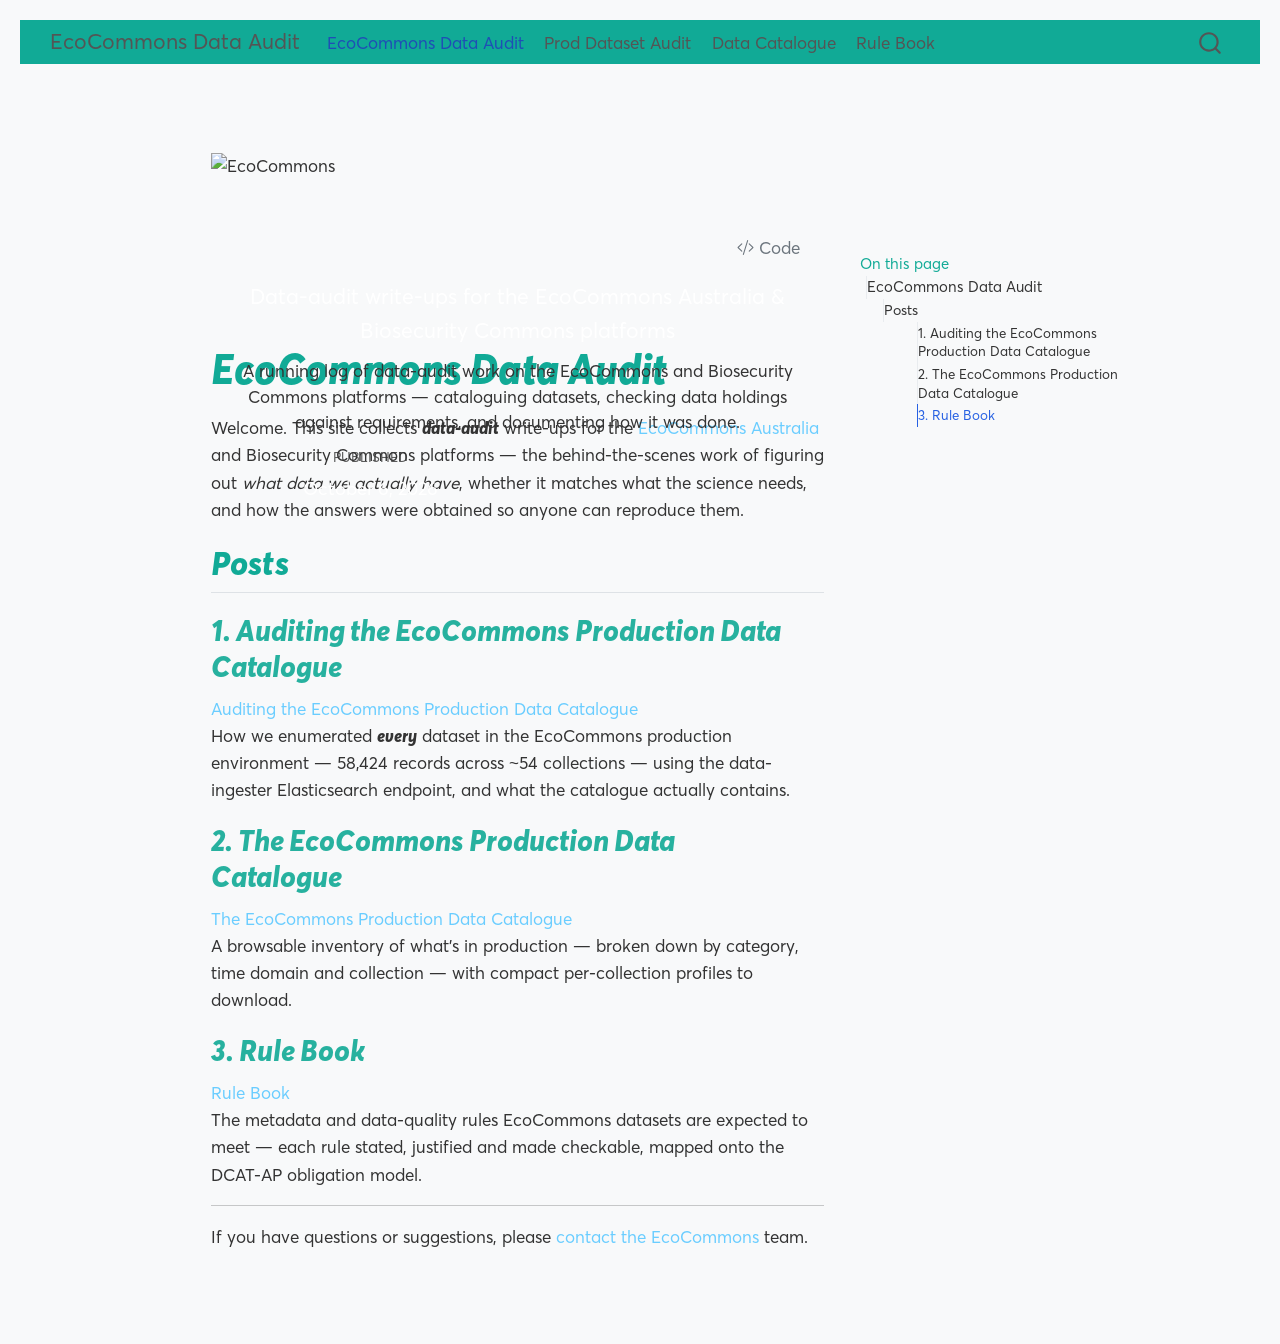
==== docs/index.html @ f045d3c3 "Adopt SPARC-proposal title-block format site-wide Restyle all pages to match the SPARC proposal's Qu" ====
<!DOCTYPE html>
<html xmlns="http://www.w3.org/1999/xhtml" lang="en" xml:lang="en"><head>

<meta charset="utf-8">
<meta name="generator" content="quarto-1.6.40">

<meta name="viewport" content="width=device-width, initial-scale=1.0, user-scalable=yes">

<meta name="dcterms.date" content="2026-10-06">
<meta name="description" content="A running log of data-audit work on the EcoCommons and Biosecurity Commons platforms — cataloguing datasets, checking data holdings against requirements, and documenting how it was done.">

<title>EcoCommons Data Audit</title>
<style>
code{white-space: pre-wrap;}
span.smallcaps{font-variant: small-caps;}
div.columns{display: flex; gap: min(4vw, 1.5em);}
div.column{flex: auto; overflow-x: auto;}
div.hanging-indent{margin-left: 1.5em; text-indent: -1.5em;}
ul.task-list{list-style: none;}
ul.task-list li input[type="checkbox"] {
  width: 0.8em;
  margin: 0 0.8em 0.2em -1em; /* quarto-specific, see https://github.com/quarto-dev/quarto-cli/issues/4556 */ 
  vertical-align: middle;
}
/* CSS for syntax highlighting */
pre > code.sourceCode { white-space: pre; position: relative; }
pre > code.sourceCode > span { line-height: 1.25; }
pre > code.sourceCode > span:empty { height: 1.2em; }
.sourceCode { overflow: visible; }
code.sourceCode > span { color: inherit; text-decoration: inherit; }
div.sourceCode { margin: 1em 0; }
pre.sourceCode { margin: 0; }
@media screen {
div.sourceCode { overflow: auto; }
}
@media print {
pre > code.sourceCode { white-space: pre-wrap; }
pre > code.sourceCode > span { display: inline-block; text-indent: -5em; padding-left: 5em; }
}
pre.numberSource code
  { counter-reset: source-line 0; }
pre.numberSource code > span
  { position: relative; left: -4em; counter-increment: source-line; }
pre.numberSource code > span > a:first-child::before
  { content: counter(source-line);
    position: relative; left: -1em; text-align: right; vertical-align: baseline;
    border: none; display: inline-block;
    -webkit-touch-callout: none; -webkit-user-select: none;
    -khtml-user-select: none; -moz-user-select: none;
    -ms-user-select: none; user-select: none;
    padding: 0 4px; width: 4em;
  }
pre.numberSource { margin-left: 3em;  padding-left: 4px; }
div.sourceCode
  {   }
@media screen {
pre > code.sourceCode > span > a:first-child::before { text-decoration: underline; }
}
</style>


<script src="site_libs/quarto-nav/quarto-nav.js"></script>
<script src="site_libs/quarto-nav/headroom.min.js"></script>
<script src="site_libs/clipboard/clipboard.min.js"></script>
<script src="site_libs/quarto-search/autocomplete.umd.js"></script>
<script src="site_libs/quarto-search/fuse.min.js"></script>
<script src="site_libs/quarto-search/quarto-search.js"></script>
<meta name="quarto:offset" content="./">
<link href="./https://raw.githubusercontent.com/EcoCommons-Australia-2024-2026/ec-notebook_site_materials/main/images/favicon_square.png" rel="icon" type="image/png">
<script src="site_libs/quarto-html/quarto.js"></script>
<script src="site_libs/quarto-html/popper.min.js"></script>
<script src="site_libs/quarto-html/tippy.umd.min.js"></script>
<script src="site_libs/quarto-html/anchor.min.js"></script>
<link href="site_libs/quarto-html/tippy.css" rel="stylesheet">
<link href="site_libs/quarto-html/quarto-syntax-highlighting-549806ee2085284f45b00abea8c6df48.css" rel="stylesheet" id="quarto-text-highlighting-styles">
<script src="site_libs/bootstrap/bootstrap.min.js"></script>
<link href="site_libs/bootstrap/bootstrap-icons.css" rel="stylesheet">
<link href="site_libs/bootstrap/bootstrap-6bd9cfa162949bde0a231f530c97869d.min.css" rel="stylesheet" append-hash="true" id="quarto-bootstrap" data-mode="light">
<script id="quarto-search-options" type="application/json">{
  "location": "navbar",
  "copy-button": false,
  "collapse-after": 3,
  "panel-placement": "end",
  "type": "overlay",
  "limit": 50,
  "keyboard-shortcut": [
    "f",
    "/",
    "s"
  ],
  "show-item-context": false,
  "language": {
    "search-no-results-text": "No results",
    "search-matching-documents-text": "matching documents",
    "search-copy-link-title": "Copy link to search",
    "search-hide-matches-text": "Hide additional matches",
    "search-more-match-text": "more match in this document",
    "search-more-matches-text": "more matches in this document",
    "search-clear-button-title": "Clear",
    "search-text-placeholder": "",
    "search-detached-cancel-button-title": "Cancel",
    "search-submit-button-title": "Submit",
    "search-label": "Search"
  }
}</script>


<link rel="stylesheet" href="styles/ec_html_template.css">
</head>

<body class="nav-fixed">

<div id="quarto-search-results"></div>
  <header id="quarto-header" class="headroom fixed-top">
    <nav class="navbar navbar-expand-lg " data-bs-theme="dark">
      <div class="navbar-container container-fluid">
      <div class="navbar-brand-container mx-auto">
    <a class="navbar-brand" href="./index.html">
    <span class="navbar-title">EcoCommons Data Audit</span>
    </a>
  </div>
            <div id="quarto-search" class="" title="Search"></div>
          <button class="navbar-toggler" type="button" data-bs-toggle="collapse" data-bs-target="#navbarCollapse" aria-controls="navbarCollapse" role="menu" aria-expanded="false" aria-label="Toggle navigation" onclick="if (window.quartoToggleHeadroom) { window.quartoToggleHeadroom(); }">
  <span class="navbar-toggler-icon"></span>
</button>
          <div class="collapse navbar-collapse" id="navbarCollapse">
            <ul class="navbar-nav navbar-nav-scroll me-auto">
  <li class="nav-item">
    <a class="nav-link active" href="./index.html" aria-current="page"> 
<span class="menu-text">EcoCommons Data Audit</span></a>
  </li>  
  <li class="nav-item">
    <a class="nav-link" href="./ecocommons_prod_data_audit.html"> 
<span class="menu-text">Prod Dataset Audit</span></a>
  </li>  
  <li class="nav-item">
    <a class="nav-link" href="./prod_dataset_catalogue.html"> 
<span class="menu-text">Data Catalogue</span></a>
  </li>  
  <li class="nav-item">
    <a class="nav-link" href="./rule_book.html"> 
<span class="menu-text">Rule Book</span></a>
  </li>  
</ul>
          </div> <!-- /navcollapse -->
            <div class="quarto-navbar-tools">
</div>
      </div> <!-- /container-fluid -->
    </nav>
</header>
<!-- content -->
<div id="quarto-content" class="quarto-container page-columns page-rows-contents page-layout-article page-navbar">
<!-- sidebar -->
<!-- margin-sidebar -->
    <div id="quarto-margin-sidebar" class="sidebar margin-sidebar">
        <nav id="TOC" role="doc-toc" class="toc-active">
    <h2 id="toc-title">On this page</h2>
   
  <ul>
  <li><a href="#ecocommons-data-audit" id="toc-ecocommons-data-audit" class="nav-link active" data-scroll-target="#ecocommons-data-audit">EcoCommons Data Audit</a>
  <ul class="collapse">
  <li><a href="#posts" id="toc-posts" class="nav-link" data-scroll-target="#posts">Posts</a>
  <ul class="collapse">
  <li><a href="#auditing-the-ecocommons-production-data-catalogue" id="toc-auditing-the-ecocommons-production-data-catalogue" class="nav-link" data-scroll-target="#auditing-the-ecocommons-production-data-catalogue">1. Auditing the EcoCommons Production Data Catalogue</a></li>
  <li><a href="#the-ecocommons-production-data-catalogue" id="toc-the-ecocommons-production-data-catalogue" class="nav-link" data-scroll-target="#the-ecocommons-production-data-catalogue">2. The EcoCommons Production Data Catalogue</a></li>
  <li><a href="#rule-book" id="toc-rule-book" class="nav-link" data-scroll-target="#rule-book">3. Rule Book</a></li>
  </ul></li>
  </ul></li>
  </ul>
</nav>
    </div>
<!-- main -->
<main class="content" id="quarto-document-content">
<div style="margin:0 0 1.5rem;">
  <img src="https://raw.githubusercontent.com/EcoCommons-Australia-2024-2026/ec-notebook_site/main/images/notebooks_banner_withframe.png" style="max-width:100%;height:auto;" alt="EcoCommons">
</div>

<header id="title-block-header" class="quarto-title-block default">
<div class="quarto-title">
<div class="quarto-title-block"><div><h1 class="title">EcoCommons Data Audit</h1><button type="button" class="btn code-tools-button" id="quarto-code-tools-source"><i class="bi"></i> Code</button></div></div>
<p class="subtitle lead">Data-audit write-ups for the EcoCommons Australia &amp; Biosecurity Commons platforms</p>
</div>

<div>
  <div class="description">
    A running log of data-audit work on the EcoCommons and Biosecurity Commons platforms — cataloguing datasets, checking data holdings against requirements, and documenting how it was done.
  </div>
</div>


<div class="quarto-title-meta">

    
    <div>
    <div class="quarto-title-meta-heading">Published</div>
    <div class="quarto-title-meta-contents">
      <p class="date">October 6, 2026</p>
    </div>
  </div>
  
    
  </div>
  


</header>


<section id="ecocommons-data-audit" class="level1">
<h1>EcoCommons Data Audit</h1>
<p>Welcome. This site collects <strong>data-audit</strong> write-ups for the <a href="https://www.ecocommons.org.au/">EcoCommons Australia</a> and Biosecurity Commons platforms — the behind-the-scenes work of figuring out <em>what data we actually have</em>, whether it matches what the science needs, and how the answers were obtained so anyone can reproduce them.</p>
<section id="posts" class="level2">
<h2 class="anchored" data-anchor-id="posts">Posts</h2>
<section id="auditing-the-ecocommons-production-data-catalogue" class="level3">
<h3 class="anchored" data-anchor-id="auditing-the-ecocommons-production-data-catalogue">1. Auditing the EcoCommons Production Data Catalogue</h3>
<p><a href="./ecocommons_prod_data_audit.html">Auditing the EcoCommons Production Data Catalogue</a><br>
How we enumerated <strong>every</strong> dataset in the EcoCommons production environment — 58,424 records across ~54 collections — using the data-ingester Elasticsearch endpoint, and what the catalogue actually contains.</p>
</section>
<section id="the-ecocommons-production-data-catalogue" class="level3">
<h3 class="anchored" data-anchor-id="the-ecocommons-production-data-catalogue">2. The EcoCommons Production Data Catalogue</h3>
<p><a href="./prod_dataset_catalogue.html">The EcoCommons Production Data Catalogue</a><br>
A browsable inventory of what’s in production — broken down by category, time domain and collection — with compact per-collection profiles to download.</p>
</section>
<section id="rule-book" class="level3">
<h3 class="anchored" data-anchor-id="rule-book">3. Rule Book</h3>
<p><a href="./rule_book.html">Rule Book</a><br>
The metadata and data-quality rules EcoCommons datasets are expected to meet — each rule stated, justified and made checkable, mapped onto the DCAT-AP obligation model.</p>
<hr>
<p>If you have questions or suggestions, please <a href="mailto:support@ecocommons.org.au">contact the EcoCommons</a> team.</p>


<!-- -->

</section>
</section>
</section>

</main> <!-- /main -->
<script id="quarto-html-after-body" type="application/javascript">
window.document.addEventListener("DOMContentLoaded", function (event) {
  const toggleBodyColorMode = (bsSheetEl) => {
    const mode = bsSheetEl.getAttribute("data-mode");
    const bodyEl = window.document.querySelector("body");
    if (mode === "dark") {
      bodyEl.classList.add("quarto-dark");
      bodyEl.classList.remove("quarto-light");
    } else {
      bodyEl.classList.add("quarto-light");
      bodyEl.classList.remove("quarto-dark");
    }
  }
  const toggleBodyColorPrimary = () => {
    const bsSheetEl = window.document.querySelector("link#quarto-bootstrap");
    if (bsSheetEl) {
      toggleBodyColorMode(bsSheetEl);
    }
  }
  toggleBodyColorPrimary();  
  const icon = "";
  const anchorJS = new window.AnchorJS();
  anchorJS.options = {
    placement: 'right',
    icon: icon
  };
  anchorJS.add('.anchored');
  const isCodeAnnotation = (el) => {
    for (const clz of el.classList) {
      if (clz.startsWith('code-annotation-')) {                     
        return true;
      }
    }
    return false;
  }
  const onCopySuccess = function(e) {
    // button target
    const button = e.trigger;
    // don't keep focus
    button.blur();
    // flash "checked"
    button.classList.add('code-copy-button-checked');
    var currentTitle = button.getAttribute("title");
    button.setAttribute("title", "Copied!");
    let tooltip;
    if (window.bootstrap) {
      button.setAttribute("data-bs-toggle", "tooltip");
      button.setAttribute("data-bs-placement", "left");
      button.setAttribute("data-bs-title", "Copied!");
      tooltip = new bootstrap.Tooltip(button, 
        { trigger: "manual", 
          customClass: "code-copy-button-tooltip",
          offset: [0, -8]});
      tooltip.show();    
    }
    setTimeout(function() {
      if (tooltip) {
        tooltip.hide();
        button.removeAttribute("data-bs-title");
        button.removeAttribute("data-bs-toggle");
        button.removeAttribute("data-bs-placement");
      }
      button.setAttribute("title", currentTitle);
      button.classList.remove('code-copy-button-checked');
    }, 1000);
    // clear code selection
    e.clearSelection();
  }
  const getTextToCopy = function(trigger) {
      const codeEl = trigger.previousElementSibling.cloneNode(true);
      for (const childEl of codeEl.children) {
        if (isCodeAnnotation(childEl)) {
          childEl.remove();
        }
      }
      return codeEl.innerText;
  }
  const clipboard = new window.ClipboardJS('.code-copy-button:not([data-in-quarto-modal])', {
    text: getTextToCopy
  });
  clipboard.on('success', onCopySuccess);
  if (window.document.getElementById('quarto-embedded-source-code-modal')) {
    const clipboardModal = new window.ClipboardJS('.code-copy-button[data-in-quarto-modal]', {
      text: getTextToCopy,
      container: window.document.getElementById('quarto-embedded-source-code-modal')
    });
    clipboardModal.on('success', onCopySuccess);
  }
  const viewSource = window.document.getElementById('quarto-view-source') ||
                     window.document.getElementById('quarto-code-tools-source');
  if (viewSource) {
    const sourceUrl = viewSource.getAttribute("data-quarto-source-url");
    viewSource.addEventListener("click", function(e) {
      if (sourceUrl) {
        // rstudio viewer pane
        if (/\bcapabilities=\b/.test(window.location)) {
          window.open(sourceUrl);
        } else {
          window.location.href = sourceUrl;
        }
      } else {
        const modal = new bootstrap.Modal(document.getElementById('quarto-embedded-source-code-modal'));
        modal.show();
      }
      return false;
    });
  }
  function toggleCodeHandler(show) {
    return function(e) {
      const detailsSrc = window.document.querySelectorAll(".cell > details > .sourceCode");
      for (let i=0; i<detailsSrc.length; i++) {
        const details = detailsSrc[i].parentElement;
        if (show) {
          details.open = true;
        } else {
          details.removeAttribute("open");
        }
      }
      const cellCodeDivs = window.document.querySelectorAll(".cell > .sourceCode");
      const fromCls = show ? "hidden" : "unhidden";
      const toCls = show ? "unhidden" : "hidden";
      for (let i=0; i<cellCodeDivs.length; i++) {
        const codeDiv = cellCodeDivs[i];
        if (codeDiv.classList.contains(fromCls)) {
          codeDiv.classList.remove(fromCls);
          codeDiv.classList.add(toCls);
        } 
      }
      return false;
    }
  }
  const hideAllCode = window.document.getElementById("quarto-hide-all-code");
  if (hideAllCode) {
    hideAllCode.addEventListener("click", toggleCodeHandler(false));
  }
  const showAllCode = window.document.getElementById("quarto-show-all-code");
  if (showAllCode) {
    showAllCode.addEventListener("click", toggleCodeHandler(true));
  }
    var localhostRegex = new RegExp(/^(?:http|https):\/\/localhost\:?[0-9]*\//);
    var mailtoRegex = new RegExp(/^mailto:/);
      var filterRegex = new RegExp('/' + window.location.host + '/');
    var isInternal = (href) => {
        return filterRegex.test(href) || localhostRegex.test(href) || mailtoRegex.test(href);
    }
    // Inspect non-navigation links and adorn them if external
 	var links = window.document.querySelectorAll('a[href]:not(.nav-link):not(.navbar-brand):not(.toc-action):not(.sidebar-link):not(.sidebar-item-toggle):not(.pagination-link):not(.no-external):not([aria-hidden]):not(.dropdown-item):not(.quarto-navigation-tool):not(.about-link)');
    for (var i=0; i<links.length; i++) {
      const link = links[i];
      if (!isInternal(link.href)) {
        // undo the damage that might have been done by quarto-nav.js in the case of
        // links that we want to consider external
        if (link.dataset.originalHref !== undefined) {
          link.href = link.dataset.originalHref;
        }
      }
    }
  function tippyHover(el, contentFn, onTriggerFn, onUntriggerFn) {
    const config = {
      allowHTML: true,
      maxWidth: 500,
      delay: 100,
      arrow: false,
      appendTo: function(el) {
          return el.parentElement;
      },
      interactive: true,
      interactiveBorder: 10,
      theme: 'quarto',
      placement: 'bottom-start',
    };
    if (contentFn) {
      config.content = contentFn;
    }
    if (onTriggerFn) {
      config.onTrigger = onTriggerFn;
    }
    if (onUntriggerFn) {
      config.onUntrigger = onUntriggerFn;
    }
    window.tippy(el, config); 
  }
  const noterefs = window.document.querySelectorAll('a[role="doc-noteref"]');
  for (var i=0; i<noterefs.length; i++) {
    const ref = noterefs[i];
    tippyHover(ref, function() {
      // use id or data attribute instead here
      let href = ref.getAttribute('data-footnote-href') || ref.getAttribute('href');
      try { href = new URL(href).hash; } catch {}
      const id = href.replace(/^#\/?/, "");
      const note = window.document.getElementById(id);
      if (note) {
        return note.innerHTML;
      } else {
        return "";
      }
    });
  }
  const xrefs = window.document.querySelectorAll('a.quarto-xref');
  const processXRef = (id, note) => {
    // Strip column container classes
    const stripColumnClz = (el) => {
      el.classList.remove("page-full", "page-columns");
      if (el.children) {
        for (const child of el.children) {
          stripColumnClz(child);
        }
      }
    }
    stripColumnClz(note)
    if (id === null || id.startsWith('sec-')) {
      // Special case sections, only their first couple elements
      const container = document.createElement("div");
      if (note.children && note.children.length > 2) {
        container.appendChild(note.children[0].cloneNode(true));
        for (let i = 1; i < note.children.length; i++) {
          const child = note.children[i];
          if (child.tagName === "P" && child.innerText === "") {
            continue;
          } else {
            container.appendChild(child.cloneNode(true));
            break;
          }
        }
        if (window.Quarto?.typesetMath) {
          window.Quarto.typesetMath(container);
        }
        return container.innerHTML
      } else {
        if (window.Quarto?.typesetMath) {
          window.Quarto.typesetMath(note);
        }
        return note.innerHTML;
      }
    } else {
      // Remove any anchor links if they are present
      const anchorLink = note.querySelector('a.anchorjs-link');
      if (anchorLink) {
        anchorLink.remove();
      }
      if (window.Quarto?.typesetMath) {
        window.Quarto.typesetMath(note);
      }
      if (note.classList.contains("callout")) {
        return note.outerHTML;
      } else {
        return note.innerHTML;
      }
    }
  }
  for (var i=0; i<xrefs.length; i++) {
    const xref = xrefs[i];
    tippyHover(xref, undefined, function(instance) {
      instance.disable();
      let url = xref.getAttribute('href');
      let hash = undefined; 
      if (url.startsWith('#')) {
        hash = url;
      } else {
        try { hash = new URL(url).hash; } catch {}
      }
      if (hash) {
        const id = hash.replace(/^#\/?/, "");
        const note = window.document.getElementById(id);
        if (note !== null) {
          try {
            const html = processXRef(id, note.cloneNode(true));
            instance.setContent(html);
          } finally {
            instance.enable();
            instance.show();
          }
        } else {
          // See if we can fetch this
          fetch(url.split('#')[0])
          .then(res => res.text())
          .then(html => {
            const parser = new DOMParser();
            const htmlDoc = parser.parseFromString(html, "text/html");
            const note = htmlDoc.getElementById(id);
            if (note !== null) {
              const html = processXRef(id, note);
              instance.setContent(html);
            } 
          }).finally(() => {
            instance.enable();
            instance.show();
          });
        }
      } else {
        // See if we can fetch a full url (with no hash to target)
        // This is a special case and we should probably do some content thinning / targeting
        fetch(url)
        .then(res => res.text())
        .then(html => {
          const parser = new DOMParser();
          const htmlDoc = parser.parseFromString(html, "text/html");
          const note = htmlDoc.querySelector('main.content');
          if (note !== null) {
            // This should only happen for chapter cross references
            // (since there is no id in the URL)
            // remove the first header
            if (note.children.length > 0 && note.children[0].tagName === "HEADER") {
              note.children[0].remove();
            }
            const html = processXRef(null, note);
            instance.setContent(html);
          } 
        }).finally(() => {
          instance.enable();
          instance.show();
        });
      }
    }, function(instance) {
    });
  }
      let selectedAnnoteEl;
      const selectorForAnnotation = ( cell, annotation) => {
        let cellAttr = 'data-code-cell="' + cell + '"';
        let lineAttr = 'data-code-annotation="' +  annotation + '"';
        const selector = 'span[' + cellAttr + '][' + lineAttr + ']';
        return selector;
      }
      const selectCodeLines = (annoteEl) => {
        const doc = window.document;
        const targetCell = annoteEl.getAttribute("data-target-cell");
        const targetAnnotation = annoteEl.getAttribute("data-target-annotation");
        const annoteSpan = window.document.querySelector(selectorForAnnotation(targetCell, targetAnnotation));
        const lines = annoteSpan.getAttribute("data-code-lines").split(",");
        const lineIds = lines.map((line) => {
          return targetCell + "-" + line;
        })
        let top = null;
        let height = null;
        let parent = null;
        if (lineIds.length > 0) {
            //compute the position of the single el (top and bottom and make a div)
            const el = window.document.getElementById(lineIds[0]);
            top = el.offsetTop;
            height = el.offsetHeight;
            parent = el.parentElement.parentElement;
          if (lineIds.length > 1) {
            const lastEl = window.document.getElementById(lineIds[lineIds.length - 1]);
            const bottom = lastEl.offsetTop + lastEl.offsetHeight;
            height = bottom - top;
          }
          if (top !== null && height !== null && parent !== null) {
            // cook up a div (if necessary) and position it 
            let div = window.document.getElementById("code-annotation-line-highlight");
            if (div === null) {
              div = window.document.createElement("div");
              div.setAttribute("id", "code-annotation-line-highlight");
              div.style.position = 'absolute';
              parent.appendChild(div);
            }
            div.style.top = top - 2 + "px";
            div.style.height = height + 4 + "px";
            div.style.left = 0;
            let gutterDiv = window.document.getElementById("code-annotation-line-highlight-gutter");
            if (gutterDiv === null) {
              gutterDiv = window.document.createElement("div");
              gutterDiv.setAttribute("id", "code-annotation-line-highlight-gutter");
              gutterDiv.style.position = 'absolute';
              const codeCell = window.document.getElementById(targetCell);
              const gutter = codeCell.querySelector('.code-annotation-gutter');
              gutter.appendChild(gutterDiv);
            }
            gutterDiv.style.top = top - 2 + "px";
            gutterDiv.style.height = height + 4 + "px";
          }
          selectedAnnoteEl = annoteEl;
        }
      };
      const unselectCodeLines = () => {
        const elementsIds = ["code-annotation-line-highlight", "code-annotation-line-highlight-gutter"];
        elementsIds.forEach((elId) => {
          const div = window.document.getElementById(elId);
          if (div) {
            div.remove();
          }
        });
        selectedAnnoteEl = undefined;
      };
        // Handle positioning of the toggle
    window.addEventListener(
      "resize",
      throttle(() => {
        elRect = undefined;
        if (selectedAnnoteEl) {
          selectCodeLines(selectedAnnoteEl);
        }
      }, 10)
    );
    function throttle(fn, ms) {
    let throttle = false;
    let timer;
      return (...args) => {
        if(!throttle) { // first call gets through
            fn.apply(this, args);
            throttle = true;
        } else { // all the others get throttled
            if(timer) clearTimeout(timer); // cancel #2
            timer = setTimeout(() => {
              fn.apply(this, args);
              timer = throttle = false;
            }, ms);
        }
      };
    }
      // Attach click handler to the DT
      const annoteDls = window.document.querySelectorAll('dt[data-target-cell]');
      for (const annoteDlNode of annoteDls) {
        annoteDlNode.addEventListener('click', (event) => {
          const clickedEl = event.target;
          if (clickedEl !== selectedAnnoteEl) {
            unselectCodeLines();
            const activeEl = window.document.querySelector('dt[data-target-cell].code-annotation-active');
            if (activeEl) {
              activeEl.classList.remove('code-annotation-active');
            }
            selectCodeLines(clickedEl);
            clickedEl.classList.add('code-annotation-active');
          } else {
            // Unselect the line
            unselectCodeLines();
            clickedEl.classList.remove('code-annotation-active');
          }
        });
      }
  const findCites = (el) => {
    const parentEl = el.parentElement;
    if (parentEl) {
      const cites = parentEl.dataset.cites;
      if (cites) {
        return {
          el,
          cites: cites.split(' ')
        };
      } else {
        return findCites(el.parentElement)
      }
    } else {
      return undefined;
    }
  };
  var bibliorefs = window.document.querySelectorAll('a[role="doc-biblioref"]');
  for (var i=0; i<bibliorefs.length; i++) {
    const ref = bibliorefs[i];
    const citeInfo = findCites(ref);
    if (citeInfo) {
      tippyHover(citeInfo.el, function() {
        var popup = window.document.createElement('div');
        citeInfo.cites.forEach(function(cite) {
          var citeDiv = window.document.createElement('div');
          citeDiv.classList.add('hanging-indent');
          citeDiv.classList.add('csl-entry');
          var biblioDiv = window.document.getElementById('ref-' + cite);
          if (biblioDiv) {
            citeDiv.innerHTML = biblioDiv.innerHTML;
          }
          popup.appendChild(citeDiv);
        });
        return popup.innerHTML;
      });
    }
  }
});
</script><div class="modal fade" id="quarto-embedded-source-code-modal" tabindex="-1" aria-labelledby="quarto-embedded-source-code-modal-label" aria-hidden="true"><div class="modal-dialog modal-dialog-scrollable"><div class="modal-content"><div class="modal-header"><h5 class="modal-title" id="quarto-embedded-source-code-modal-label">Source Code</h5><button class="btn-close" data-bs-dismiss="modal"></button></div><div class="modal-body"><div class="">
<div class="sourceCode" id="cb1" data-shortcodes="false"><pre class="sourceCode markdown code-with-copy"><code class="sourceCode markdown"><span id="cb1-1"><a href="#cb1-1" aria-hidden="true" tabindex="-1"></a><span class="co">---</span></span>
<span id="cb1-2"><a href="#cb1-2" aria-hidden="true" tabindex="-1"></a><span class="an">title:</span><span class="co"> "EcoCommons Data Audit"</span></span>
<span id="cb1-3"><a href="#cb1-3" aria-hidden="true" tabindex="-1"></a><span class="an">subtitle:</span><span class="co"> "Data-audit write-ups for the EcoCommons Australia &amp; Biosecurity Commons platforms"</span></span>
<span id="cb1-4"><a href="#cb1-4" aria-hidden="true" tabindex="-1"></a><span class="an">description:</span><span class="co"> "A running log of data-audit work on the EcoCommons and Biosecurity Commons platforms — cataloguing datasets, checking data holdings against requirements, and documenting how it was done."</span></span>
<span id="cb1-5"><a href="#cb1-5" aria-hidden="true" tabindex="-1"></a><span class="an">date:</span><span class="co"> "2026-10-06"</span></span>
<span id="cb1-6"><a href="#cb1-6" aria-hidden="true" tabindex="-1"></a><span class="co">---</span></span>
<span id="cb1-7"><a href="#cb1-7" aria-hidden="true" tabindex="-1"></a></span>
<span id="cb1-8"><a href="#cb1-8" aria-hidden="true" tabindex="-1"></a><span class="fu"># EcoCommons Data Audit</span></span>
<span id="cb1-9"><a href="#cb1-9" aria-hidden="true" tabindex="-1"></a></span>
<span id="cb1-10"><a href="#cb1-10" aria-hidden="true" tabindex="-1"></a>Welcome. This site collects **data-audit** write-ups for the <span class="co">[</span><span class="ot">EcoCommons Australia</span><span class="co">](https://www.ecocommons.org.au/)</span> and Biosecurity Commons platforms — the behind-the-scenes work of figuring out *what data we actually have*, whether it matches what the science needs, and how the answers were obtained so anyone can reproduce them.</span>
<span id="cb1-11"><a href="#cb1-11" aria-hidden="true" tabindex="-1"></a></span>
<span id="cb1-12"><a href="#cb1-12" aria-hidden="true" tabindex="-1"></a><span class="fu">## Posts</span></span>
<span id="cb1-13"><a href="#cb1-13" aria-hidden="true" tabindex="-1"></a></span>
<span id="cb1-14"><a href="#cb1-14" aria-hidden="true" tabindex="-1"></a><span class="fu">### 1. Auditing the EcoCommons Production Data Catalogue</span></span>
<span id="cb1-15"><a href="#cb1-15" aria-hidden="true" tabindex="-1"></a></span>
<span id="cb1-16"><a href="#cb1-16" aria-hidden="true" tabindex="-1"></a><span class="co">[</span><span class="ot">Auditing the EcoCommons Production Data Catalogue</span><span class="co">](ecocommons_prod_data_audit.qmd)</span>\</span>
<span id="cb1-17"><a href="#cb1-17" aria-hidden="true" tabindex="-1"></a>How we enumerated **every** dataset in the EcoCommons production environment — 58,424 records across ~54 collections — using the data-ingester Elasticsearch endpoint, and what the catalogue actually contains.</span>
<span id="cb1-18"><a href="#cb1-18" aria-hidden="true" tabindex="-1"></a></span>
<span id="cb1-19"><a href="#cb1-19" aria-hidden="true" tabindex="-1"></a><span class="fu">### 2. The EcoCommons Production Data Catalogue</span></span>
<span id="cb1-20"><a href="#cb1-20" aria-hidden="true" tabindex="-1"></a></span>
<span id="cb1-21"><a href="#cb1-21" aria-hidden="true" tabindex="-1"></a><span class="co">[</span><span class="ot">The EcoCommons Production Data Catalogue</span><span class="co">](prod_dataset_catalogue.qmd)</span>\</span>
<span id="cb1-22"><a href="#cb1-22" aria-hidden="true" tabindex="-1"></a>A browsable inventory of what's in production — broken down by category, time domain and collection — with compact per-collection profiles to download.</span>
<span id="cb1-23"><a href="#cb1-23" aria-hidden="true" tabindex="-1"></a></span>
<span id="cb1-24"><a href="#cb1-24" aria-hidden="true" tabindex="-1"></a><span class="fu">### 3. Rule Book</span></span>
<span id="cb1-25"><a href="#cb1-25" aria-hidden="true" tabindex="-1"></a></span>
<span id="cb1-26"><a href="#cb1-26" aria-hidden="true" tabindex="-1"></a><span class="co">[</span><span class="ot">Rule Book</span><span class="co">](rule_book.qmd)</span>\</span>
<span id="cb1-27"><a href="#cb1-27" aria-hidden="true" tabindex="-1"></a>The metadata and data-quality rules EcoCommons datasets are expected to meet — each rule stated, justified and made checkable, mapped onto the DCAT-AP obligation model.</span>
<span id="cb1-28"><a href="#cb1-28" aria-hidden="true" tabindex="-1"></a></span>
<span id="cb1-29"><a href="#cb1-29" aria-hidden="true" tabindex="-1"></a>------------------------------------------------------------------------</span>
<span id="cb1-30"><a href="#cb1-30" aria-hidden="true" tabindex="-1"></a></span>
<span id="cb1-31"><a href="#cb1-31" aria-hidden="true" tabindex="-1"></a>If you have questions or suggestions, please <span class="co">[</span><span class="ot">contact the EcoCommons</span><span class="co">](mailto:support@ecocommons.org.au)</span> team.</span></code><button title="Copy to Clipboard" class="code-copy-button" data-in-quarto-modal=""><i class="bi"></i></button></pre></div>
</div></div></div></div></div>
</div> <!-- /content -->




</body></html>
---- docs/site_libs/quarto-html/tippy.css ----
.tippy-box[data-animation=fade][data-state=hidden]{opacity:0}[data-tippy-root]{max-width:calc(100vw - 10px)}.tippy-box{position:relative;background-color:#333;color:#fff;border-radius:4px;font-size:14px;line-height:1.4;white-space:normal;outline:0;transition-property:transform,visibility,opacity}.tippy-box[data-placement^=top]>.tippy-arrow{bottom:0}.tippy-box[data-placement^=top]>.tippy-arrow:before{bottom:-7px;left:0;border-width:8px 8px 0;border-top-color:initial;transform-origin:center top}.tippy-box[data-placement^=bottom]>.tippy-arrow{top:0}.tippy-box[data-placement^=bottom]>.tippy-arrow:before{top:-7px;left:0;border-width:0 8px 8px;border-bottom-color:initial;transform-origin:center bottom}.tippy-box[data-placement^=left]>.tippy-arrow{right:0}.tippy-box[data-placement^=left]>.tippy-arrow:before{border-width:8px 0 8px 8px;border-left-color:initial;right:-7px;transform-origin:center left}.tippy-box[data-placement^=right]>.tippy-arrow{left:0}.tippy-box[data-placement^=right]>.tippy-arrow:before{left:-7px;border-width:8px 8px 8px 0;border-right-color:initial;transform-origin:center right}.tippy-box[data-inertia][data-state=visible]{transition-timing-function:cubic-bezier(.54,1.5,.38,1.11)}.tippy-arrow{width:16px;height:16px;color:#333}.tippy-arrow:before{content:"";position:absolute;border-color:transparent;border-style:solid}.tippy-content{position:relative;padding:5px 9px;z-index:1}
---- docs/site_libs/quarto-html/quarto-syntax-highlighting-549806ee2085284f45b00abea8c6df48.css ----
/* quarto syntax highlight colors */
:root {
  --quarto-hl-ot-color: #003B4F;
  --quarto-hl-at-color: #657422;
  --quarto-hl-ss-color: #20794D;
  --quarto-hl-an-color: #5E5E5E;
  --quarto-hl-fu-color: #4758AB;
  --quarto-hl-st-color: #20794D;
  --quarto-hl-cf-color: #003B4F;
  --quarto-hl-op-color: #5E5E5E;
  --quarto-hl-er-color: #AD0000;
  --quarto-hl-bn-color: #AD0000;
  --quarto-hl-al-color: #AD0000;
  --quarto-hl-va-color: #111111;
  --quarto-hl-bu-color: inherit;
  --quarto-hl-ex-color: inherit;
  --quarto-hl-pp-color: #AD0000;
  --quarto-hl-in-color: #5E5E5E;
  --quarto-hl-vs-color: #20794D;
  --quarto-hl-wa-color: #5E5E5E;
  --quarto-hl-do-color: #5E5E5E;
  --quarto-hl-im-color: #00769E;
  --quarto-hl-ch-color: #20794D;
  --quarto-hl-dt-color: #AD0000;
  --quarto-hl-fl-color: #AD0000;
  --quarto-hl-co-color: #5E5E5E;
  --quarto-hl-cv-color: #5E5E5E;
  --quarto-hl-cn-color: #8f5902;
  --quarto-hl-sc-color: #5E5E5E;
  --quarto-hl-dv-color: #AD0000;
  --quarto-hl-kw-color: #003B4F;
}

/* other quarto variables */
:root {
  --quarto-font-monospace: SFMono-Regular, Menlo, Monaco, Consolas, "Liberation Mono", "Courier New", monospace;
}

pre > code.sourceCode > span {
  color: #003B4F;
}

code span {
  color: #003B4F;
}

code.sourceCode > span {
  color: #003B4F;
}

div.sourceCode,
div.sourceCode pre.sourceCode {
  color: #003B4F;
}

code span.ot {
  color: #003B4F;
  font-style: inherit;
}

code span.at {
  color: #657422;
  font-style: inherit;
}

code span.ss {
  color: #20794D;
  font-style: inherit;
}

code span.an {
  color: #5E5E5E;
  font-style: inherit;
}

code span.fu {
  color: #4758AB;
  font-style: inherit;
}

code span.st {
  color: #20794D;
  font-style: inherit;
}

code span.cf {
  color: #003B4F;
  font-weight: bold;
  font-style: inherit;
}

code span.op {
  color: #5E5E5E;
  font-style: inherit;
}

code span.er {
  color: #AD0000;
  font-style: inherit;
}

code span.bn {
  color: #AD0000;
  font-style: inherit;
}

code span.al {
  color: #AD0000;
  font-style: inherit;
}

code span.va {
  color: #111111;
  font-style: inherit;
}

code span.bu {
  font-style: inherit;
}

code span.ex {
  font-style: inherit;
}

code span.pp {
  color: #AD0000;
  font-style: inherit;
}

code span.in {
  color: #5E5E5E;
  font-style: inherit;
}

code span.vs {
  color: #20794D;
  font-style: inherit;
}

code span.wa {
  color: #5E5E5E;
  font-style: italic;
}

code span.do {
  color: #5E5E5E;
  font-style: italic;
}

code span.im {
  color: #00769E;
  font-style: inherit;
}

code span.ch {
  color: #20794D;
  font-style: inherit;
}

code span.dt {
  color: #AD0000;
  font-style: inherit;
}

code span.fl {
  color: #AD0000;
  font-style: inherit;
}

code span.co {
  color: #5E5E5E;
  font-style: inherit;
}

code span.cv {
  color: #5E5E5E;
  font-style: italic;
}

code span.cn {
  color: #8f5902;
  font-style: inherit;
}

code span.sc {
  color: #5E5E5E;
  font-style: inherit;
}

code span.dv {
  color: #AD0000;
  font-style: inherit;
}

code span.kw {
  color: #003B4F;
  font-weight: bold;
  font-style: inherit;
}

.prevent-inlining {
  content: "</";
}

/*# sourceMappingURL=ae99138f4fbc2fb4c9f5e5cd69c22459.css.map */
---- docs/styles/ec_html_template.css ----
/* Import Open Sans font from Google Fonts */
@import url('https://fonts.googleapis.com/css2?family=Poppins:wght@400;700&display=swap');


/* Base Styles */

@font-face {
    font-family: 'Averta';
    src: url('fonts/AvertaDemoPECuttedDemo-Regular.otf') format('opentype');
    font-weight: normal;
    font-style: normal;
}

@font-face {
    font-family: 'Averta';
    src: url('fonts/AvertaDemoPE-ExtraBold.otf') format('opentype');
    font-weight: bold;
    font-style: normal;
}


body {
  font-family: 'Averta', sans-serif;
  background-color: #f8f9fa; /* Light gray background */
  color: #333; /* Dark text */
}

.navbar {
    background-color: #11aa96; /* Change to your preferred color */
    width: 100%;                /* Make the banner full width */
    margin: 0;                  /* Remove any margins */
    padding: 0;                 /* Remove padding if needed */
    position: relative;         /* Ensure the banner stays in the right place */
}


/* Headings */
h1, h2, h3, h4, h5, h6 {
  font-family: 'Averta', sans-serif;
  color: #11aa96; /* EcoCommons green */
  margin-top: 20px;
  margin-bottom: 10px;
}

/* Custom style for numbered sections */
h1::before, h2::before, h3::before, h4::before, h5::before, h6::before {
    color: #11aa96; /* Set your preferred color here */
    font-weight: bold; /* Optionally set font weight or other styles */
}

h1 {
  font-size: 2.5em;
  margin-bottom: 20px;
}

h2 {
  font-size: 2em;
}

h3 {
  font-size: 1.75em;
}

/* Links */
a {
  color: #6ACDFF; /* EcoCommons blue */
  text-decoration: none;
}

a:hover {
  color: #0056b3; /* Darker blue on hover */
}

/* Code blocks */
code, pre {
  background-color: #e0f7fa; /* Light blue background */
  color: #00796b; /* Teal text */
  padding: 5px;
  border-radius: 5px;
}

/* Blockquotes */
blockquote {
  background-color: #e9ecef; /* Light gray background */
  padding: 15px;
  border-left: 5px solid #2e8b57; /* Green border */
  margin: 20px 0;
}

/* Tables */
table {
  border-collapse: collapse;
  width: 100%;
  margin: 20px 0;
}

table th, table td {
  padding: 10px;
  border: 1px solid #ddd;
}

table th {
  background-color: #f1f1f1;
  color: #333;
}

/* Custom Header with PNG Background */
header {
  background-size: cover;
  background-position: center;
  height: 120px; /* Adjust the height to avoid overlap */
  width: 100%;
  padding: 20px; /* Add padding to ensure text does not overlap */
  margin-bottom: 50px; /* Push the content below the header */
  text-align: center; /* Center the text */
}

/* Header Text Styling */
header h1 {
  font-family: 'Averta', sans-serif;
  font-size: 2.5em;
  margin: 0;
  color: #f6aa70; /* EcoCommons Orange */
  opacity: 0;
}

header p {
  font-family: 'Averta', sans-serif;
  font-size: 1.2em;
  color: white;
  margin: 5px 0; /* Spacing between author and date */
}


/* Additional Spacing */
p {
  line-height: 1.6;
}

/* Image Styling */
img {
  max-width: 100%;
  height: auto;
}

/* Optional Styling for Code Blocks */
code, pre {
  background-color: #e0f7fa; /* Light blue for code blocks */
  color: #00796b; /* Teal color for code text */
  padding: 5px;
  border-radius: 5px;
}

/* Optional Styling for Blockquotes */
blockquote {
  background-color: #e9ecef; /* Light gray background */
  padding: 15px;
  border-left: 5px solid #11aa96; /* EcoCommons green */
  margin: 20px 0;
}

/* Optional Table Styling */
table {
  border-collapse: collapse;
  width: 100%;
  margin: 20px 0;
}

table th, table td {
  padding: 10px;
  border: 1px solid #ddd;
}

table th {
  background-color: #f1f1f1;
  color: #333;
}

/* Footer Styling */
footer {
  background-color: #f6aa70; /* EcoCommons green */
  color: white;
  text-align: center;
  padding: 20px;
  position: relative;
  bottom: 0;
  width: 100%;
}

footer p {
  margin: 0;
  font-size: 1em;
}

/* Optional Footer Link Styling */
footer a {
  color: #f6aa70; /* EcoCommons Orange */
  text-decoration: none;
}

footer a:hover {
  color: #FFD27D; /* Lighter orange on hover */
}


/* Ensure footer stays at the bottom */
body {
  display: flex;
  flex-direction: column;
  min-height: 100vh;
}

main {
  flex-grow: 1;
}

/* Move the entire .quarto-container to the left */
.quarto-container {
  max-width: 1000px; /* Adjust this as needed */
  margin-left: auto; /* Keep the content centered */
  margin-right: auto;
  padding-left: 50px; /* Add left padding for inner spacing */
  padding-right: 50px;
  position: relative; /* Allow for relative adjustments */
  left: -50px; /* Move the whole container 30px to the left */
}

/* Adjust the sidebar relative to the container */
#quarto-margin-sidebar {
  overflow: auto; /* Allow scrolling for overflowing content */
  max-height: 100vh; /* Ensure the sidebar doesn't exceed the viewport height */
  padding: 10px; /* Add padding for better readability */
  position: relative; /* Allow relative adjustment */
  left: 0; /* Reset any specific sidebar movement */
  width: 300px; /* Adjust this value if needed */
}

/* =========================
   Right TOC Hierarchy Fix
   ========================= */

/* Base TOC link style */
#TOC a {
  font-weight: 500;
  display: block;
  padding: 2px 0;
}

/* Level 2 (##) */
#TOC ul ul > li {
  margin-left: 1rem;
}

/* Level 3 (###) */
#TOC ul ul ul > li {
  margin-left: 2rem;
}

/* Optional: slightly smaller for deeper levels */
#TOC ul ul a {
  font-size: 0.95em;
}

#TOC ul ul ul a {
  font-size: 0.9em;
}

/* Optional: make active section clearer */
#TOC .active > a {
  font-weight: 700;
  color: #11aa96;
}


/* Index notebook table: fixed layout with custom column widths */
.nb-table table {
  table-layout: fixed;
  width: 100%;
}
.nb-table th:nth-child(1), .nb-table td:nth-child(1) { width: 19%; }
.nb-table th:nth-child(2), .nb-table td:nth-child(2) { width: 15%; }
.nb-table th:nth-child(3), .nb-table td:nth-child(3) { width: 19%; }
.nb-table th:nth-child(4), .nb-table td:nth-child(4) { width: 21%; }
.nb-table th:nth-child(5), .nb-table td:nth-child(5) { width: 26%; }
.nb-table td { word-wrap: break-word; overflow-wrap: break-word; }
.nb-table img { max-width: 100%; height: auto; }
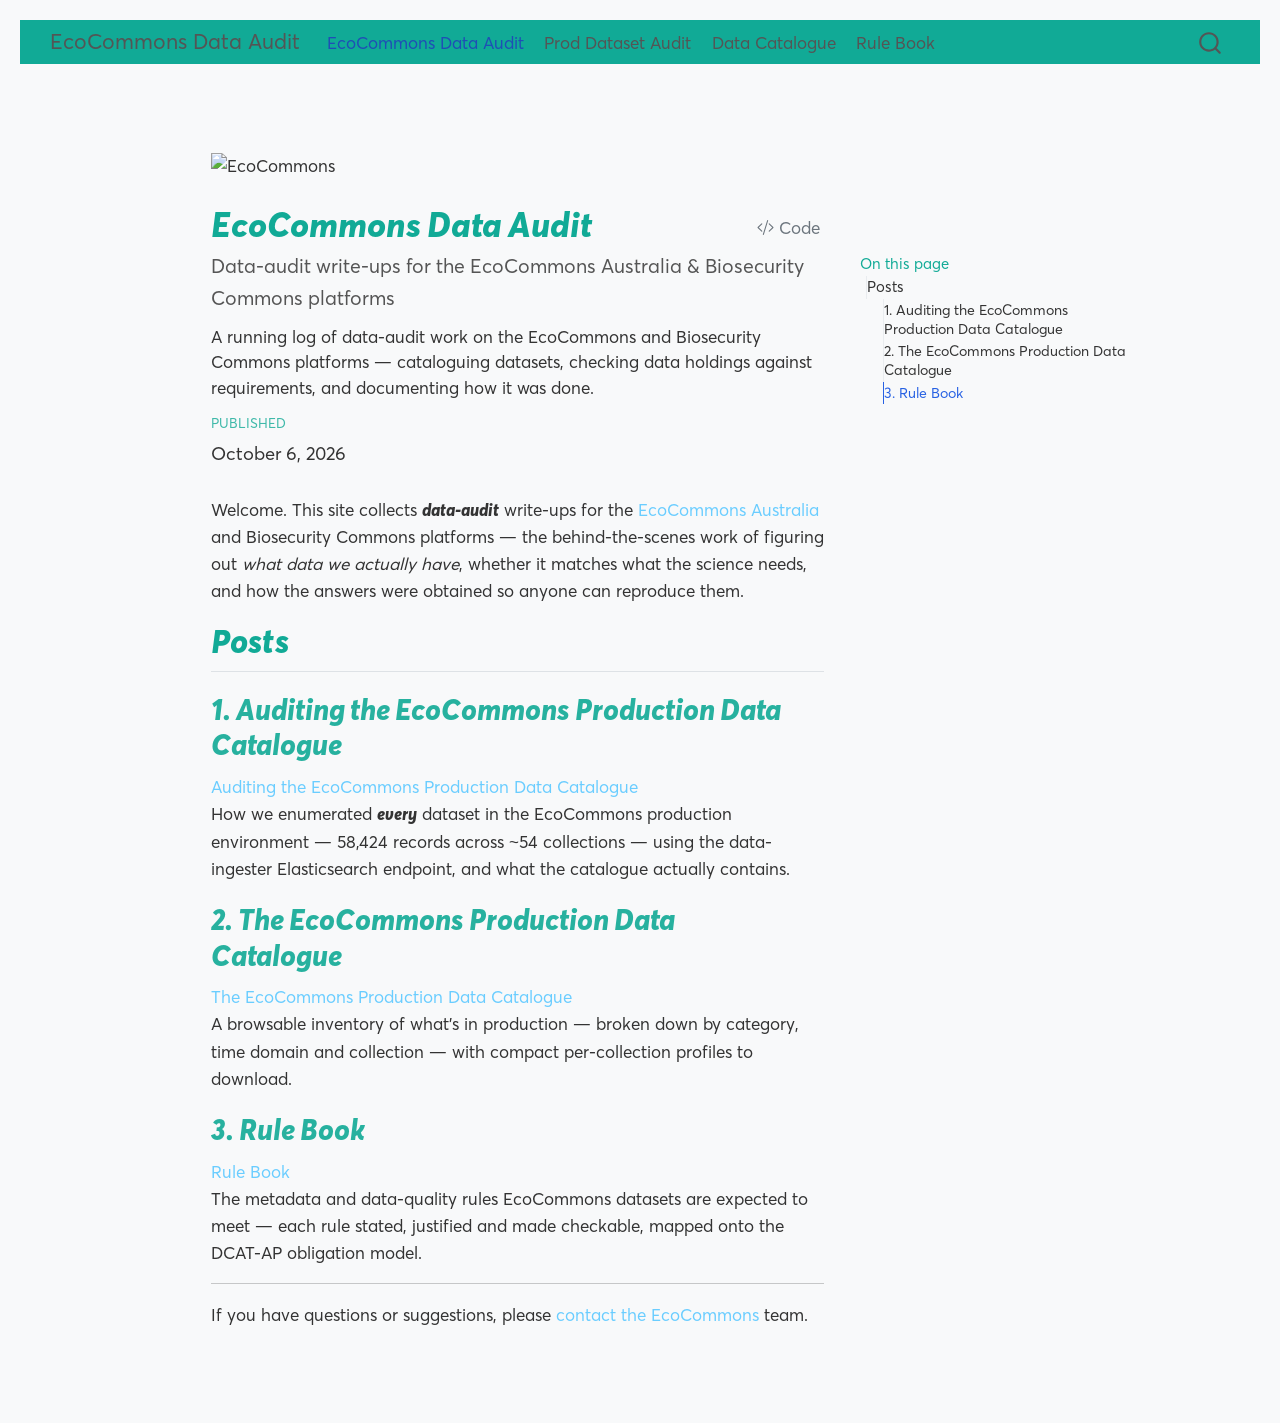
==== commit 282e07e7: "Fix white-on-white title block and drop duplicate titles The generic header{} rules in ec_html_templ" ====
--- a/docs/index.html
+++ b/docs/index.html
@@ -157,14 +157,11 @@
     <h2 id="toc-title">On this page</h2>
    
   <ul>
-  <li><a href="#ecocommons-data-audit" id="toc-ecocommons-data-audit" class="nav-link active" data-scroll-target="#ecocommons-data-audit">EcoCommons Data Audit</a>
-  <ul class="collapse">
-  <li><a href="#posts" id="toc-posts" class="nav-link" data-scroll-target="#posts">Posts</a>
+  <li><a href="#posts" id="toc-posts" class="nav-link active" data-scroll-target="#posts">Posts</a>
   <ul class="collapse">
   <li><a href="#auditing-the-ecocommons-production-data-catalogue" id="toc-auditing-the-ecocommons-production-data-catalogue" class="nav-link" data-scroll-target="#auditing-the-ecocommons-production-data-catalogue">1. Auditing the EcoCommons Production Data Catalogue</a></li>
   <li><a href="#the-ecocommons-production-data-catalogue" id="toc-the-ecocommons-production-data-catalogue" class="nav-link" data-scroll-target="#the-ecocommons-production-data-catalogue">2. The EcoCommons Production Data Catalogue</a></li>
   <li><a href="#rule-book" id="toc-rule-book" class="nav-link" data-scroll-target="#rule-book">3. Rule Book</a></li>
-  </ul></li>
   </ul></li>
   </ul>
 </nav>
@@ -206,8 +203,6 @@
 </header>
 
 
-<section id="ecocommons-data-audit" class="level1">
-<h1>EcoCommons Data Audit</h1>
 <p>Welcome. This site collects <strong>data-audit</strong> write-ups for the <a href="https://www.ecocommons.org.au/">EcoCommons Australia</a> and Biosecurity Commons platforms — the behind-the-scenes work of figuring out <em>what data we actually have</em>, whether it matches what the science needs, and how the answers were obtained so anyone can reproduce them.</p>
 <section id="posts" class="level2">
 <h2 class="anchored" data-anchor-id="posts">Posts</h2>
@@ -231,7 +226,6 @@
 
 <!-- -->
 
-</section>
 </section>
 </section>
 
@@ -711,30 +705,28 @@
 <span id="cb1-5"><a href="#cb1-5" aria-hidden="true" tabindex="-1"></a><span class="an">date:</span><span class="co"> "2026-10-06"</span></span>
 <span id="cb1-6"><a href="#cb1-6" aria-hidden="true" tabindex="-1"></a><span class="co">---</span></span>
 <span id="cb1-7"><a href="#cb1-7" aria-hidden="true" tabindex="-1"></a></span>
-<span id="cb1-8"><a href="#cb1-8" aria-hidden="true" tabindex="-1"></a><span class="fu"># EcoCommons Data Audit</span></span>
+<span id="cb1-8"><a href="#cb1-8" aria-hidden="true" tabindex="-1"></a>Welcome. This site collects **data-audit** write-ups for the <span class="co">[</span><span class="ot">EcoCommons Australia</span><span class="co">](https://www.ecocommons.org.au/)</span> and Biosecurity Commons platforms — the behind-the-scenes work of figuring out *what data we actually have*, whether it matches what the science needs, and how the answers were obtained so anyone can reproduce them.</span>
 <span id="cb1-9"><a href="#cb1-9" aria-hidden="true" tabindex="-1"></a></span>
-<span id="cb1-10"><a href="#cb1-10" aria-hidden="true" tabindex="-1"></a>Welcome. This site collects **data-audit** write-ups for the <span class="co">[</span><span class="ot">EcoCommons Australia</span><span class="co">](https://www.ecocommons.org.au/)</span> and Biosecurity Commons platforms — the behind-the-scenes work of figuring out *what data we actually have*, whether it matches what the science needs, and how the answers were obtained so anyone can reproduce them.</span>
+<span id="cb1-10"><a href="#cb1-10" aria-hidden="true" tabindex="-1"></a><span class="fu">## Posts</span></span>
 <span id="cb1-11"><a href="#cb1-11" aria-hidden="true" tabindex="-1"></a></span>
-<span id="cb1-12"><a href="#cb1-12" aria-hidden="true" tabindex="-1"></a><span class="fu">## Posts</span></span>
+<span id="cb1-12"><a href="#cb1-12" aria-hidden="true" tabindex="-1"></a><span class="fu">### 1. Auditing the EcoCommons Production Data Catalogue</span></span>
 <span id="cb1-13"><a href="#cb1-13" aria-hidden="true" tabindex="-1"></a></span>
-<span id="cb1-14"><a href="#cb1-14" aria-hidden="true" tabindex="-1"></a><span class="fu">### 1. Auditing the EcoCommons Production Data Catalogue</span></span>
-<span id="cb1-15"><a href="#cb1-15" aria-hidden="true" tabindex="-1"></a></span>
-<span id="cb1-16"><a href="#cb1-16" aria-hidden="true" tabindex="-1"></a><span class="co">[</span><span class="ot">Auditing the EcoCommons Production Data Catalogue</span><span class="co">](ecocommons_prod_data_audit.qmd)</span>\</span>
-<span id="cb1-17"><a href="#cb1-17" aria-hidden="true" tabindex="-1"></a>How we enumerated **every** dataset in the EcoCommons production environment — 58,424 records across ~54 collections — using the data-ingester Elasticsearch endpoint, and what the catalogue actually contains.</span>
+<span id="cb1-14"><a href="#cb1-14" aria-hidden="true" tabindex="-1"></a><span class="co">[</span><span class="ot">Auditing the EcoCommons Production Data Catalogue</span><span class="co">](ecocommons_prod_data_audit.qmd)</span>\</span>
+<span id="cb1-15"><a href="#cb1-15" aria-hidden="true" tabindex="-1"></a>How we enumerated **every** dataset in the EcoCommons production environment — 58,424 records across ~54 collections — using the data-ingester Elasticsearch endpoint, and what the catalogue actually contains.</span>
+<span id="cb1-16"><a href="#cb1-16" aria-hidden="true" tabindex="-1"></a></span>
+<span id="cb1-17"><a href="#cb1-17" aria-hidden="true" tabindex="-1"></a><span class="fu">### 2. The EcoCommons Production Data Catalogue</span></span>
 <span id="cb1-18"><a href="#cb1-18" aria-hidden="true" tabindex="-1"></a></span>
-<span id="cb1-19"><a href="#cb1-19" aria-hidden="true" tabindex="-1"></a><span class="fu">### 2. The EcoCommons Production Data Catalogue</span></span>
-<span id="cb1-20"><a href="#cb1-20" aria-hidden="true" tabindex="-1"></a></span>
-<span id="cb1-21"><a href="#cb1-21" aria-hidden="true" tabindex="-1"></a><span class="co">[</span><span class="ot">The EcoCommons Production Data Catalogue</span><span class="co">](prod_dataset_catalogue.qmd)</span>\</span>
-<span id="cb1-22"><a href="#cb1-22" aria-hidden="true" tabindex="-1"></a>A browsable inventory of what's in production — broken down by category, time domain and collection — with compact per-collection profiles to download.</span>
+<span id="cb1-19"><a href="#cb1-19" aria-hidden="true" tabindex="-1"></a><span class="co">[</span><span class="ot">The EcoCommons Production Data Catalogue</span><span class="co">](prod_dataset_catalogue.qmd)</span>\</span>
+<span id="cb1-20"><a href="#cb1-20" aria-hidden="true" tabindex="-1"></a>A browsable inventory of what's in production — broken down by category, time domain and collection — with compact per-collection profiles to download.</span>
+<span id="cb1-21"><a href="#cb1-21" aria-hidden="true" tabindex="-1"></a></span>
+<span id="cb1-22"><a href="#cb1-22" aria-hidden="true" tabindex="-1"></a><span class="fu">### 3. Rule Book</span></span>
 <span id="cb1-23"><a href="#cb1-23" aria-hidden="true" tabindex="-1"></a></span>
-<span id="cb1-24"><a href="#cb1-24" aria-hidden="true" tabindex="-1"></a><span class="fu">### 3. Rule Book</span></span>
-<span id="cb1-25"><a href="#cb1-25" aria-hidden="true" tabindex="-1"></a></span>
-<span id="cb1-26"><a href="#cb1-26" aria-hidden="true" tabindex="-1"></a><span class="co">[</span><span class="ot">Rule Book</span><span class="co">](rule_book.qmd)</span>\</span>
-<span id="cb1-27"><a href="#cb1-27" aria-hidden="true" tabindex="-1"></a>The metadata and data-quality rules EcoCommons datasets are expected to meet — each rule stated, justified and made checkable, mapped onto the DCAT-AP obligation model.</span>
+<span id="cb1-24"><a href="#cb1-24" aria-hidden="true" tabindex="-1"></a><span class="co">[</span><span class="ot">Rule Book</span><span class="co">](rule_book.qmd)</span>\</span>
+<span id="cb1-25"><a href="#cb1-25" aria-hidden="true" tabindex="-1"></a>The metadata and data-quality rules EcoCommons datasets are expected to meet — each rule stated, justified and made checkable, mapped onto the DCAT-AP obligation model.</span>
+<span id="cb1-26"><a href="#cb1-26" aria-hidden="true" tabindex="-1"></a></span>
+<span id="cb1-27"><a href="#cb1-27" aria-hidden="true" tabindex="-1"></a>------------------------------------------------------------------------</span>
 <span id="cb1-28"><a href="#cb1-28" aria-hidden="true" tabindex="-1"></a></span>
-<span id="cb1-29"><a href="#cb1-29" aria-hidden="true" tabindex="-1"></a>------------------------------------------------------------------------</span>
-<span id="cb1-30"><a href="#cb1-30" aria-hidden="true" tabindex="-1"></a></span>
-<span id="cb1-31"><a href="#cb1-31" aria-hidden="true" tabindex="-1"></a>If you have questions or suggestions, please <span class="co">[</span><span class="ot">contact the EcoCommons</span><span class="co">](mailto:support@ecocommons.org.au)</span> team.</span></code><button title="Copy to Clipboard" class="code-copy-button" data-in-quarto-modal=""><i class="bi"></i></button></pre></div>
+<span id="cb1-29"><a href="#cb1-29" aria-hidden="true" tabindex="-1"></a>If you have questions or suggestions, please <span class="co">[</span><span class="ot">contact the EcoCommons</span><span class="co">](mailto:support@ecocommons.org.au)</span> team.</span></code><button title="Copy to Clipboard" class="code-copy-button" data-in-quarto-modal=""><i class="bi"></i></button></pre></div>
 </div></div></div></div></div>
 </div> <!-- /content -->
 
--- a/docs/styles/ec_html_template.css
+++ b/docs/styles/ec_html_template.css
@@ -284,3 +284,41 @@
 .nb-table th:nth-child(5), .nb-table td:nth-child(5) { width: 26%; }
 .nb-table td { word-wrap: break-word; overflow-wrap: break-word; }
 .nb-table img { max-width: 100%; height: auto; }
+
+
+/* ---------------------------------------------------------------------------
+   Quarto title block
+   The generic `header { }` rules above were written for a PNG-background
+   banner (orange title at opacity:0, white subtitle/meta text). They match
+   Quarto's #title-block-header and make the title invisible and the
+   subtitle/description/author/date white-on-white. Reset the title block to a
+   clean, readable, left-aligned layout in the EcoCommons palette.
+   --------------------------------------------------------------------------- */
+#title-block-header {
+  height: auto;
+  background: none;
+  padding: 0;
+  margin-bottom: 1.5rem;
+  text-align: left;
+}
+#title-block-header h1.title {
+  color: #11aa96;            /* EcoCommons green */
+  opacity: 1;                /* undo the banner rule's opacity:0 */
+  font-size: 2.1em;
+}
+#title-block-header .subtitle.lead {
+  color: #555;
+  font-size: 1.15em;
+}
+#title-block-header .description,
+#title-block-header .quarto-title-meta,
+#title-block-header .quarto-title-meta-heading,
+#title-block-header .quarto-title-meta-contents,
+#title-block-header .quarto-title-meta-contents p,
+#title-block-header p {
+  color: #333;               /* undo the banner rule's white text */
+}
+#title-block-header .quarto-title-meta-heading {
+  font-weight: 700;
+  color: #11aa96;            /* "Author" / "Published" labels in brand green */
+}
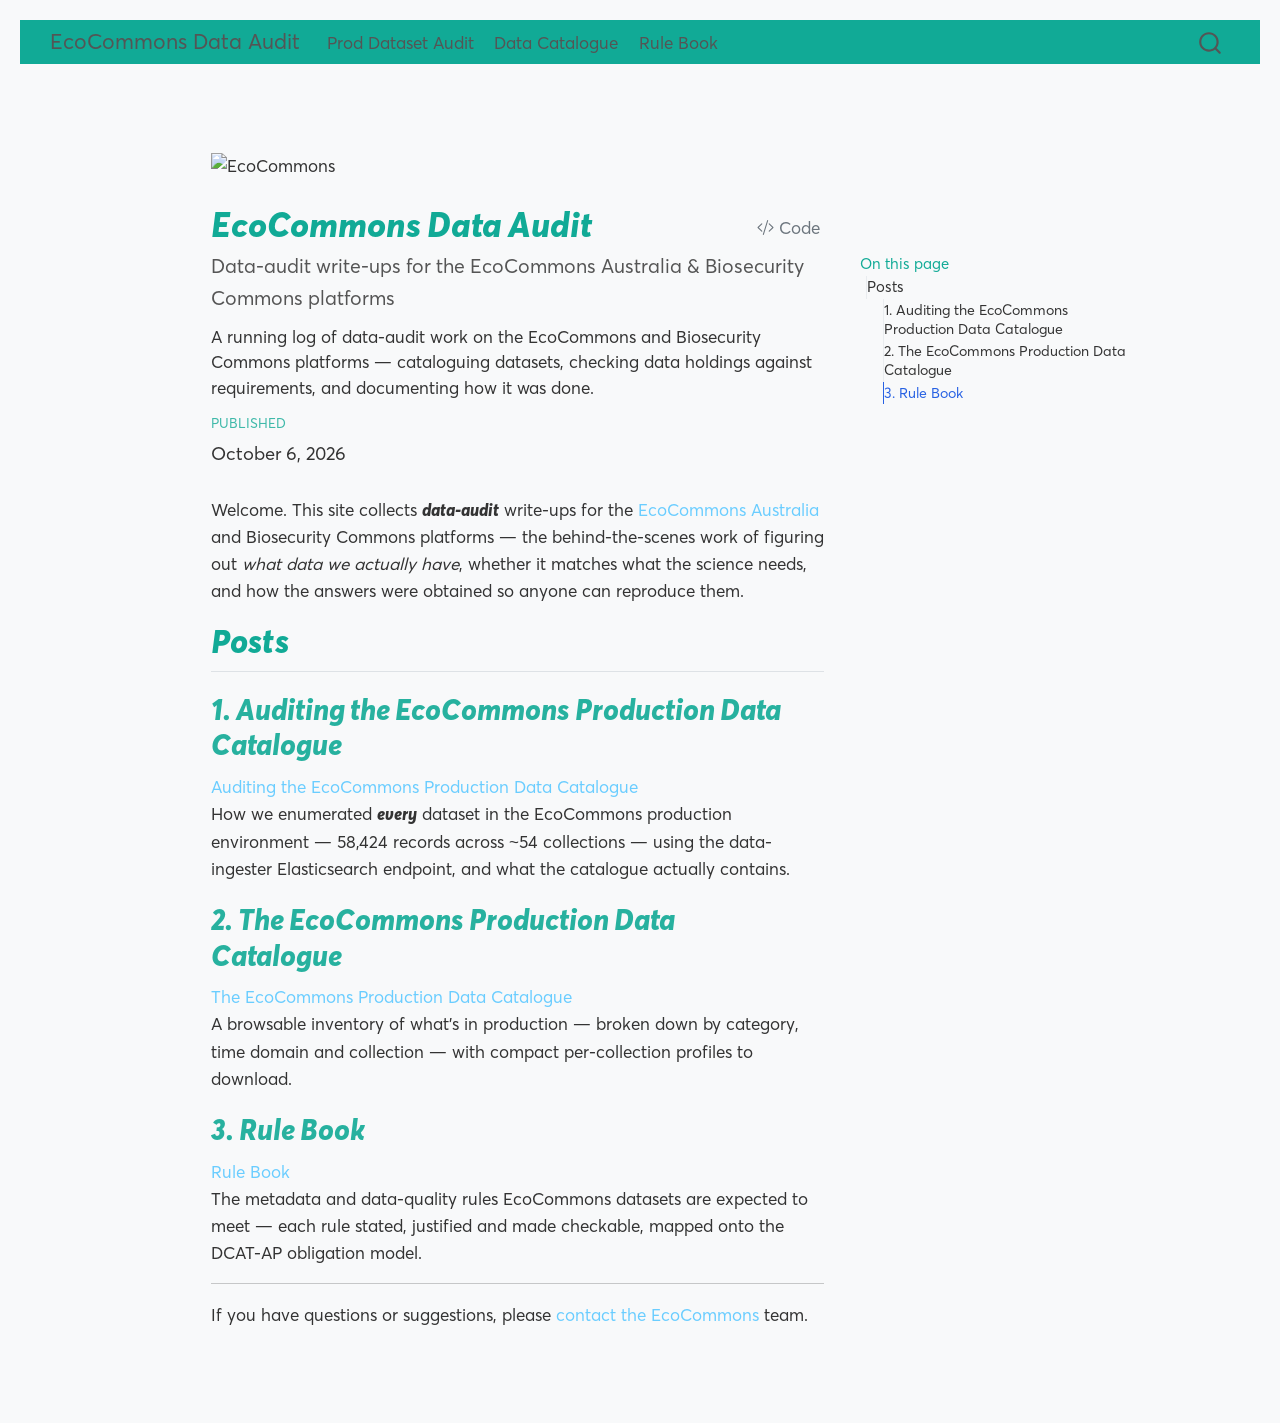
==== commit ee26a5f5: "Remove duplicate "EcoCommons Data Audit" navbar entry The site title (which links home) already read" ====
--- a/docs/index.html
+++ b/docs/index.html
@@ -125,10 +125,6 @@
 </button>
           <div class="collapse navbar-collapse" id="navbarCollapse">
             <ul class="navbar-nav navbar-nav-scroll me-auto">
-  <li class="nav-item">
-    <a class="nav-link active" href="./index.html" aria-current="page"> 
-<span class="menu-text">EcoCommons Data Audit</span></a>
-  </li>  
   <li class="nav-item">
     <a class="nav-link" href="./ecocommons_prod_data_audit.html"> 
 <span class="menu-text">Prod Dataset Audit</span></a>
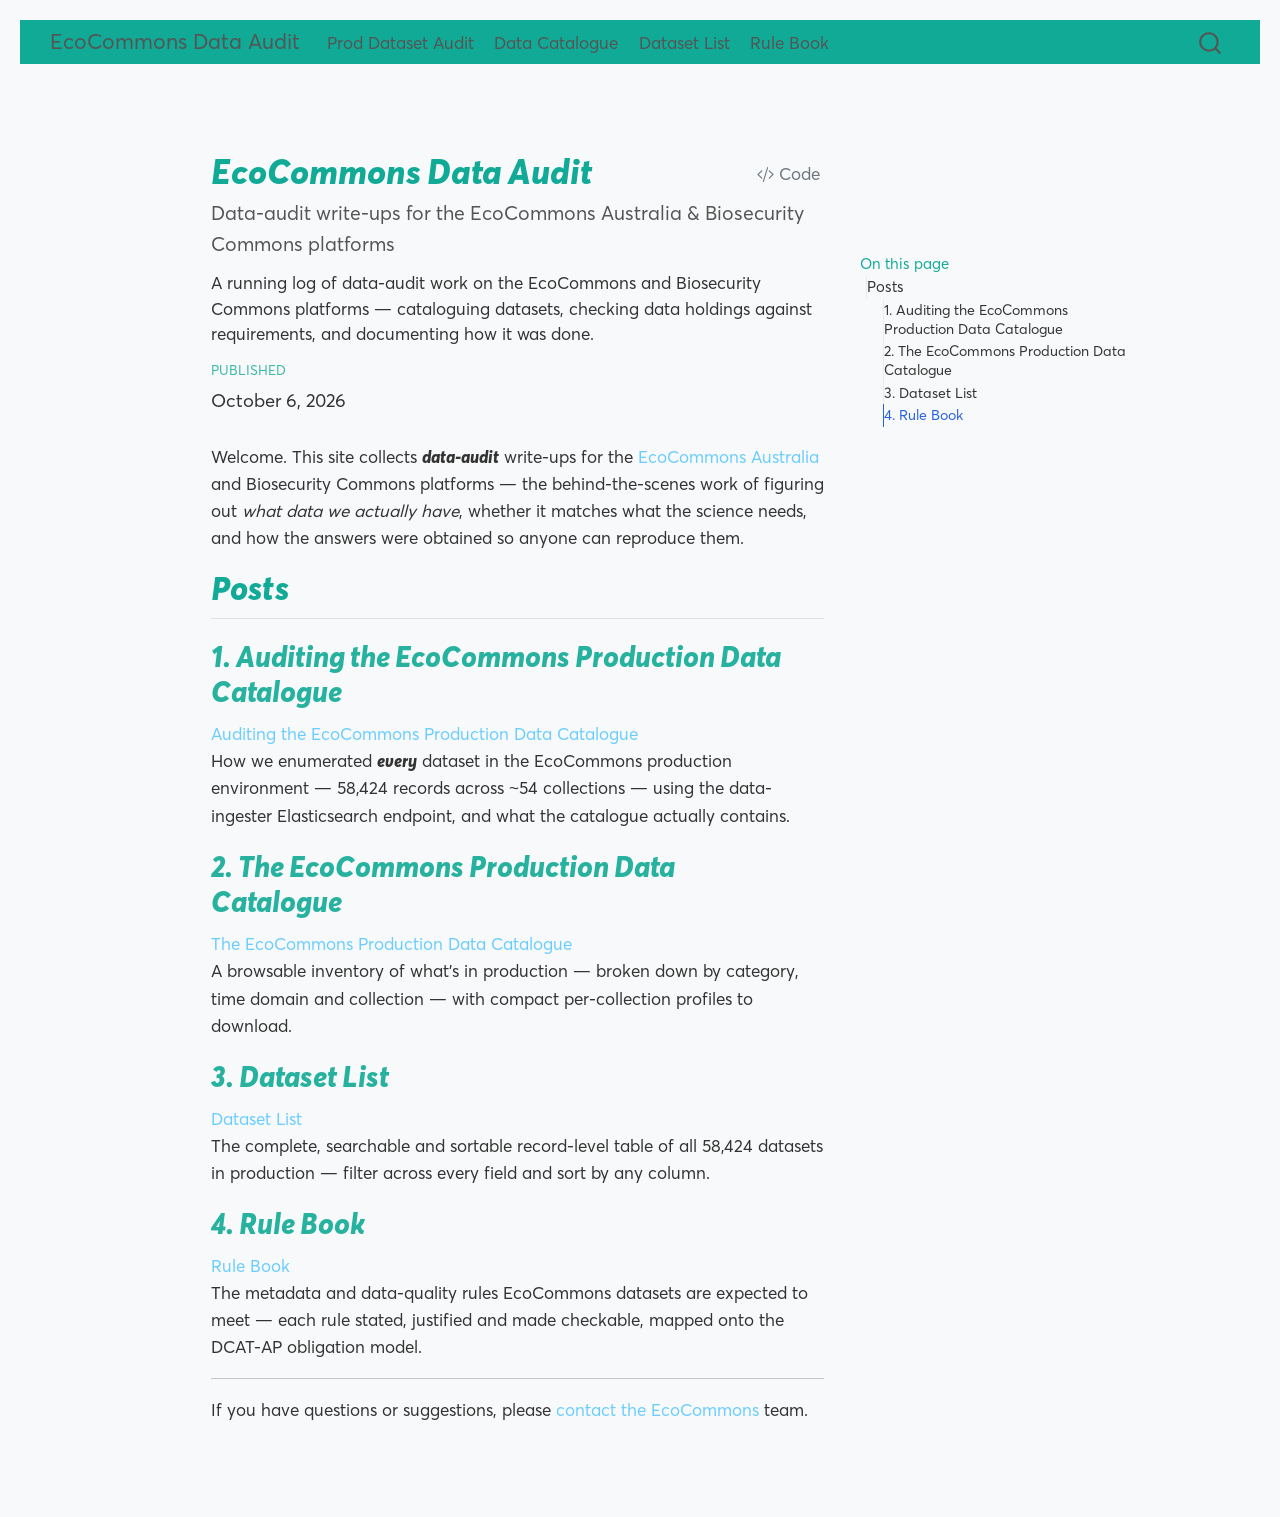
==== commit a49f4b72: "Remove the EcoCommons/EcoNotebooks banner from all pages Drop the site-wide include-before-body bann" ====
--- a/docs/index.html
+++ b/docs/index.html
@@ -134,6 +134,10 @@
 <span class="menu-text">Data Catalogue</span></a>
   </li>  
   <li class="nav-item">
+    <a class="nav-link" href="./dataset_list.html"> 
+<span class="menu-text">Dataset List</span></a>
+  </li>  
+  <li class="nav-item">
     <a class="nav-link" href="./rule_book.html"> 
 <span class="menu-text">Rule Book</span></a>
   </li>  
@@ -157,16 +161,14 @@
   <ul class="collapse">
   <li><a href="#auditing-the-ecocommons-production-data-catalogue" id="toc-auditing-the-ecocommons-production-data-catalogue" class="nav-link" data-scroll-target="#auditing-the-ecocommons-production-data-catalogue">1. Auditing the EcoCommons Production Data Catalogue</a></li>
   <li><a href="#the-ecocommons-production-data-catalogue" id="toc-the-ecocommons-production-data-catalogue" class="nav-link" data-scroll-target="#the-ecocommons-production-data-catalogue">2. The EcoCommons Production Data Catalogue</a></li>
-  <li><a href="#rule-book" id="toc-rule-book" class="nav-link" data-scroll-target="#rule-book">3. Rule Book</a></li>
+  <li><a href="#dataset-list" id="toc-dataset-list" class="nav-link" data-scroll-target="#dataset-list">3. Dataset List</a></li>
+  <li><a href="#rule-book" id="toc-rule-book" class="nav-link" data-scroll-target="#rule-book">4. Rule Book</a></li>
   </ul></li>
   </ul>
 </nav>
     </div>
 <!-- main -->
 <main class="content" id="quarto-document-content">
-<div style="margin:0 0 1.5rem;">
-  <img src="https://raw.githubusercontent.com/EcoCommons-Australia-2024-2026/ec-notebook_site/main/images/notebooks_banner_withframe.png" style="max-width:100%;height:auto;" alt="EcoCommons">
-</div>
 
 <header id="title-block-header" class="quarto-title-block default">
 <div class="quarto-title">
@@ -212,8 +214,13 @@
 <p><a href="./prod_dataset_catalogue.html">The EcoCommons Production Data Catalogue</a><br>
 A browsable inventory of what’s in production — broken down by category, time domain and collection — with compact per-collection profiles to download.</p>
 </section>
+<section id="dataset-list" class="level3">
+<h3 class="anchored" data-anchor-id="dataset-list">3. Dataset List</h3>
+<p><a href="./dataset_list.html">Dataset List</a><br>
+The complete, searchable and sortable record-level table of all 58,424 datasets in production — filter across every field and sort by any column.</p>
+</section>
 <section id="rule-book" class="level3">
-<h3 class="anchored" data-anchor-id="rule-book">3. Rule Book</h3>
+<h3 class="anchored" data-anchor-id="rule-book">4. Rule Book</h3>
 <p><a href="./rule_book.html">Rule Book</a><br>
 The metadata and data-quality rules EcoCommons datasets are expected to meet — each rule stated, justified and made checkable, mapped onto the DCAT-AP obligation model.</p>
 <hr>
@@ -715,14 +722,19 @@
 <span id="cb1-19"><a href="#cb1-19" aria-hidden="true" tabindex="-1"></a><span class="co">[</span><span class="ot">The EcoCommons Production Data Catalogue</span><span class="co">](prod_dataset_catalogue.qmd)</span>\</span>
 <span id="cb1-20"><a href="#cb1-20" aria-hidden="true" tabindex="-1"></a>A browsable inventory of what's in production — broken down by category, time domain and collection — with compact per-collection profiles to download.</span>
 <span id="cb1-21"><a href="#cb1-21" aria-hidden="true" tabindex="-1"></a></span>
-<span id="cb1-22"><a href="#cb1-22" aria-hidden="true" tabindex="-1"></a><span class="fu">### 3. Rule Book</span></span>
+<span id="cb1-22"><a href="#cb1-22" aria-hidden="true" tabindex="-1"></a><span class="fu">### 3. Dataset List</span></span>
 <span id="cb1-23"><a href="#cb1-23" aria-hidden="true" tabindex="-1"></a></span>
-<span id="cb1-24"><a href="#cb1-24" aria-hidden="true" tabindex="-1"></a><span class="co">[</span><span class="ot">Rule Book</span><span class="co">](rule_book.qmd)</span>\</span>
-<span id="cb1-25"><a href="#cb1-25" aria-hidden="true" tabindex="-1"></a>The metadata and data-quality rules EcoCommons datasets are expected to meet — each rule stated, justified and made checkable, mapped onto the DCAT-AP obligation model.</span>
+<span id="cb1-24"><a href="#cb1-24" aria-hidden="true" tabindex="-1"></a><span class="co">[</span><span class="ot">Dataset List</span><span class="co">](dataset_list.qmd)</span>\</span>
+<span id="cb1-25"><a href="#cb1-25" aria-hidden="true" tabindex="-1"></a>The complete, searchable and sortable record-level table of all 58,424 datasets in production — filter across every field and sort by any column.</span>
 <span id="cb1-26"><a href="#cb1-26" aria-hidden="true" tabindex="-1"></a></span>
-<span id="cb1-27"><a href="#cb1-27" aria-hidden="true" tabindex="-1"></a>------------------------------------------------------------------------</span>
+<span id="cb1-27"><a href="#cb1-27" aria-hidden="true" tabindex="-1"></a><span class="fu">### 4. Rule Book</span></span>
 <span id="cb1-28"><a href="#cb1-28" aria-hidden="true" tabindex="-1"></a></span>
-<span id="cb1-29"><a href="#cb1-29" aria-hidden="true" tabindex="-1"></a>If you have questions or suggestions, please <span class="co">[</span><span class="ot">contact the EcoCommons</span><span class="co">](mailto:support@ecocommons.org.au)</span> team.</span></code><button title="Copy to Clipboard" class="code-copy-button" data-in-quarto-modal=""><i class="bi"></i></button></pre></div>
+<span id="cb1-29"><a href="#cb1-29" aria-hidden="true" tabindex="-1"></a><span class="co">[</span><span class="ot">Rule Book</span><span class="co">](rule_book.qmd)</span>\</span>
+<span id="cb1-30"><a href="#cb1-30" aria-hidden="true" tabindex="-1"></a>The metadata and data-quality rules EcoCommons datasets are expected to meet — each rule stated, justified and made checkable, mapped onto the DCAT-AP obligation model.</span>
+<span id="cb1-31"><a href="#cb1-31" aria-hidden="true" tabindex="-1"></a></span>
+<span id="cb1-32"><a href="#cb1-32" aria-hidden="true" tabindex="-1"></a>------------------------------------------------------------------------</span>
+<span id="cb1-33"><a href="#cb1-33" aria-hidden="true" tabindex="-1"></a></span>
+<span id="cb1-34"><a href="#cb1-34" aria-hidden="true" tabindex="-1"></a>If you have questions or suggestions, please <span class="co">[</span><span class="ot">contact the EcoCommons</span><span class="co">](mailto:support@ecocommons.org.au)</span> team.</span></code><button title="Copy to Clipboard" class="code-copy-button" data-in-quarto-modal=""><i class="bi"></i></button></pre></div>
 </div></div></div></div></div>
 </div> <!-- /content -->
 
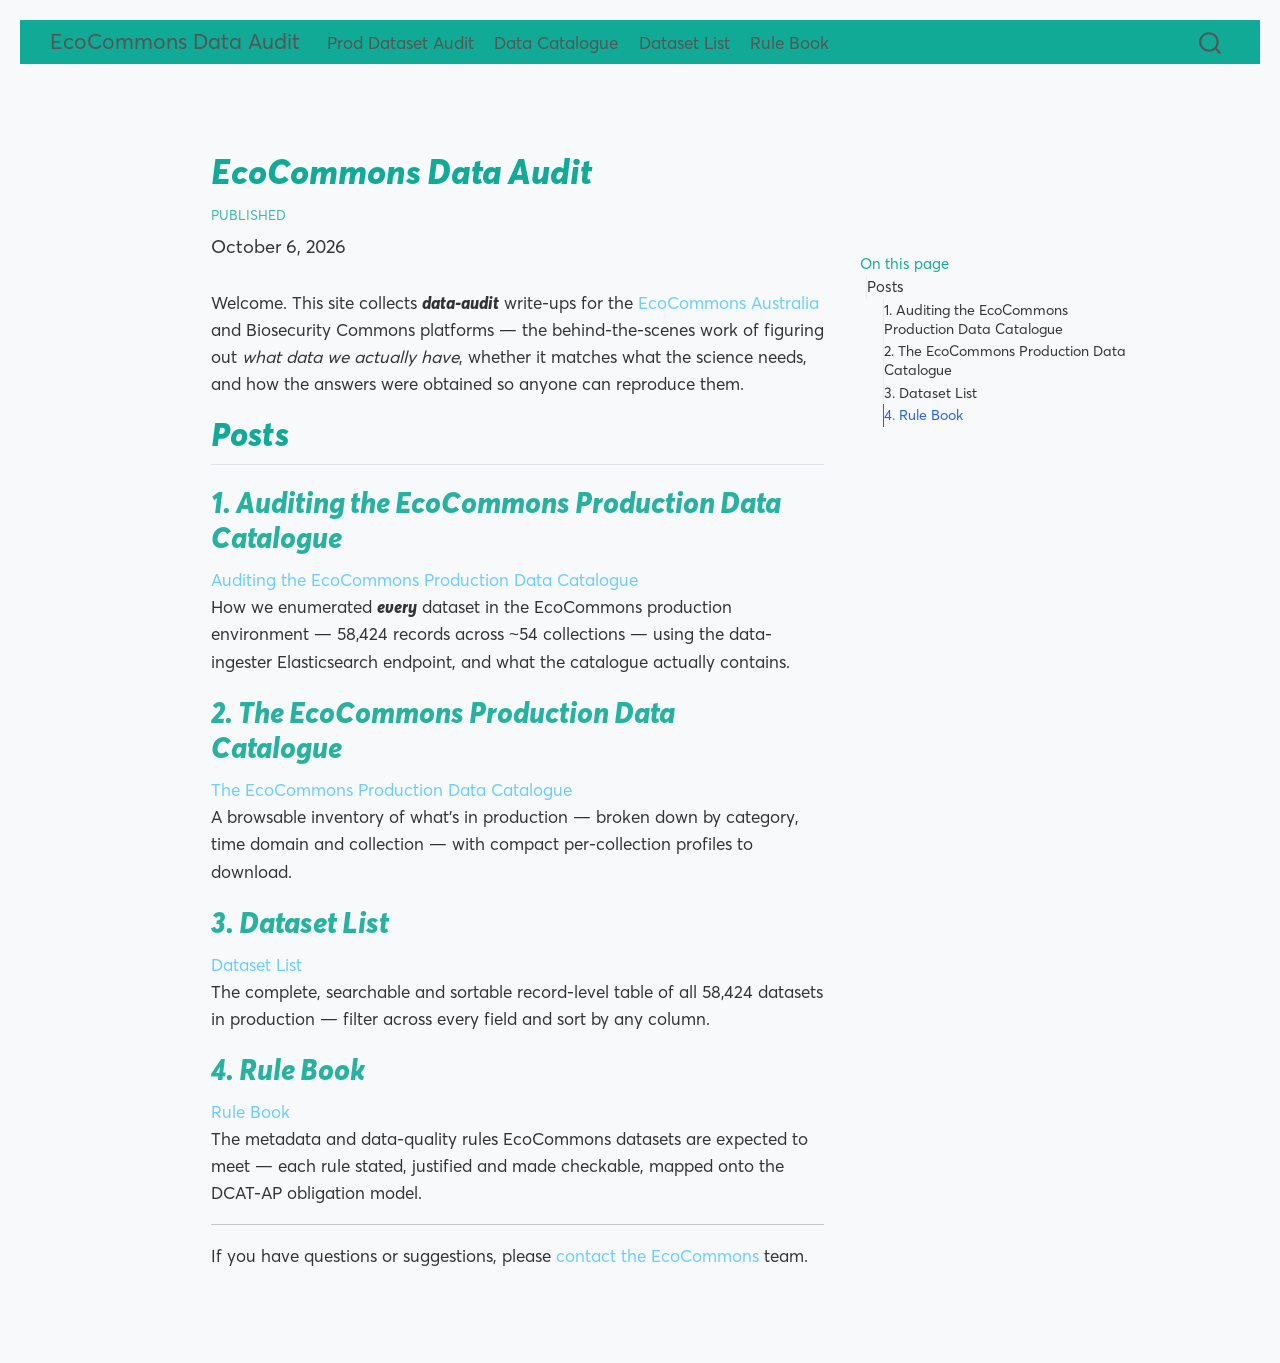
==== commit 456a419e: "Hide code-tools button and trim index title block Set code-tools: false site-wide so the "</> Code" " ====
--- a/docs/index.html
+++ b/docs/index.html
@@ -7,7 +7,6 @@
 <meta name="viewport" content="width=device-width, initial-scale=1.0, user-scalable=yes">
 
 <meta name="dcterms.date" content="2026-10-06">
-<meta name="description" content="A running log of data-audit work on the EcoCommons and Biosecurity Commons platforms — cataloguing datasets, checking data holdings against requirements, and documenting how it was done.">
 
 <title>EcoCommons Data Audit</title>
 <style>
@@ -21,40 +20,6 @@
   width: 0.8em;
   margin: 0 0.8em 0.2em -1em; /* quarto-specific, see https://github.com/quarto-dev/quarto-cli/issues/4556 */ 
   vertical-align: middle;
-}
-/* CSS for syntax highlighting */
-pre > code.sourceCode { white-space: pre; position: relative; }
-pre > code.sourceCode > span { line-height: 1.25; }
-pre > code.sourceCode > span:empty { height: 1.2em; }
-.sourceCode { overflow: visible; }
-code.sourceCode > span { color: inherit; text-decoration: inherit; }
-div.sourceCode { margin: 1em 0; }
-pre.sourceCode { margin: 0; }
-@media screen {
-div.sourceCode { overflow: auto; }
-}
-@media print {
-pre > code.sourceCode { white-space: pre-wrap; }
-pre > code.sourceCode > span { display: inline-block; text-indent: -5em; padding-left: 5em; }
-}
-pre.numberSource code
-  { counter-reset: source-line 0; }
-pre.numberSource code > span
-  { position: relative; left: -4em; counter-increment: source-line; }
-pre.numberSource code > span > a:first-child::before
-  { content: counter(source-line);
-    position: relative; left: -1em; text-align: right; vertical-align: baseline;
-    border: none; display: inline-block;
-    -webkit-touch-callout: none; -webkit-user-select: none;
-    -khtml-user-select: none; -moz-user-select: none;
-    -ms-user-select: none; user-select: none;
-    padding: 0 4px; width: 4em;
-  }
-pre.numberSource { margin-left: 3em;  padding-left: 4px; }
-div.sourceCode
-  {   }
-@media screen {
-pre > code.sourceCode > span > a:first-child::before { text-decoration: underline; }
 }
 </style>
 
@@ -172,15 +137,9 @@
 
 <header id="title-block-header" class="quarto-title-block default">
 <div class="quarto-title">
-<div class="quarto-title-block"><div><h1 class="title">EcoCommons Data Audit</h1><button type="button" class="btn code-tools-button" id="quarto-code-tools-source"><i class="bi"></i> Code</button></div></div>
-<p class="subtitle lead">Data-audit write-ups for the EcoCommons Australia &amp; Biosecurity Commons platforms</p>
+<h1 class="title">EcoCommons Data Audit</h1>
 </div>
 
-<div>
-  <div class="description">
-    A running log of data-audit work on the EcoCommons and Biosecurity Commons platforms — cataloguing datasets, checking data holdings against requirements, and documenting how it was done.
-  </div>
-</div>
 
 
 <div class="quarto-title-meta">
@@ -227,8 +186,6 @@
 <p>If you have questions or suggestions, please <a href="mailto:support@ecocommons.org.au">contact the EcoCommons</a> team.</p>
 
 
-<!-- -->
-
 </section>
 </section>
 
@@ -320,57 +277,6 @@
       container: window.document.getElementById('quarto-embedded-source-code-modal')
     });
     clipboardModal.on('success', onCopySuccess);
-  }
-  const viewSource = window.document.getElementById('quarto-view-source') ||
-                     window.document.getElementById('quarto-code-tools-source');
-  if (viewSource) {
-    const sourceUrl = viewSource.getAttribute("data-quarto-source-url");
-    viewSource.addEventListener("click", function(e) {
-      if (sourceUrl) {
-        // rstudio viewer pane
-        if (/\bcapabilities=\b/.test(window.location)) {
-          window.open(sourceUrl);
-        } else {
-          window.location.href = sourceUrl;
-        }
-      } else {
-        const modal = new bootstrap.Modal(document.getElementById('quarto-embedded-source-code-modal'));
-        modal.show();
-      }
-      return false;
-    });
-  }
-  function toggleCodeHandler(show) {
-    return function(e) {
-      const detailsSrc = window.document.querySelectorAll(".cell > details > .sourceCode");
-      for (let i=0; i<detailsSrc.length; i++) {
-        const details = detailsSrc[i].parentElement;
-        if (show) {
-          details.open = true;
-        } else {
-          details.removeAttribute("open");
-        }
-      }
-      const cellCodeDivs = window.document.querySelectorAll(".cell > .sourceCode");
-      const fromCls = show ? "hidden" : "unhidden";
-      const toCls = show ? "unhidden" : "hidden";
-      for (let i=0; i<cellCodeDivs.length; i++) {
-        const codeDiv = cellCodeDivs[i];
-        if (codeDiv.classList.contains(fromCls)) {
-          codeDiv.classList.remove(fromCls);
-          codeDiv.classList.add(toCls);
-        } 
-      }
-      return false;
-    }
-  }
-  const hideAllCode = window.document.getElementById("quarto-hide-all-code");
-  if (hideAllCode) {
-    hideAllCode.addEventListener("click", toggleCodeHandler(false));
-  }
-  const showAllCode = window.document.getElementById("quarto-show-all-code");
-  if (showAllCode) {
-    showAllCode.addEventListener("click", toggleCodeHandler(true));
   }
     var localhostRegex = new RegExp(/^(?:http|https):\/\/localhost\:?[0-9]*\//);
     var mailtoRegex = new RegExp(/^mailto:/);
@@ -700,42 +606,7 @@
     }
   }
 });
-</script><div class="modal fade" id="quarto-embedded-source-code-modal" tabindex="-1" aria-labelledby="quarto-embedded-source-code-modal-label" aria-hidden="true"><div class="modal-dialog modal-dialog-scrollable"><div class="modal-content"><div class="modal-header"><h5 class="modal-title" id="quarto-embedded-source-code-modal-label">Source Code</h5><button class="btn-close" data-bs-dismiss="modal"></button></div><div class="modal-body"><div class="">
-<div class="sourceCode" id="cb1" data-shortcodes="false"><pre class="sourceCode markdown code-with-copy"><code class="sourceCode markdown"><span id="cb1-1"><a href="#cb1-1" aria-hidden="true" tabindex="-1"></a><span class="co">---</span></span>
-<span id="cb1-2"><a href="#cb1-2" aria-hidden="true" tabindex="-1"></a><span class="an">title:</span><span class="co"> "EcoCommons Data Audit"</span></span>
-<span id="cb1-3"><a href="#cb1-3" aria-hidden="true" tabindex="-1"></a><span class="an">subtitle:</span><span class="co"> "Data-audit write-ups for the EcoCommons Australia &amp; Biosecurity Commons platforms"</span></span>
-<span id="cb1-4"><a href="#cb1-4" aria-hidden="true" tabindex="-1"></a><span class="an">description:</span><span class="co"> "A running log of data-audit work on the EcoCommons and Biosecurity Commons platforms — cataloguing datasets, checking data holdings against requirements, and documenting how it was done."</span></span>
-<span id="cb1-5"><a href="#cb1-5" aria-hidden="true" tabindex="-1"></a><span class="an">date:</span><span class="co"> "2026-10-06"</span></span>
-<span id="cb1-6"><a href="#cb1-6" aria-hidden="true" tabindex="-1"></a><span class="co">---</span></span>
-<span id="cb1-7"><a href="#cb1-7" aria-hidden="true" tabindex="-1"></a></span>
-<span id="cb1-8"><a href="#cb1-8" aria-hidden="true" tabindex="-1"></a>Welcome. This site collects **data-audit** write-ups for the <span class="co">[</span><span class="ot">EcoCommons Australia</span><span class="co">](https://www.ecocommons.org.au/)</span> and Biosecurity Commons platforms — the behind-the-scenes work of figuring out *what data we actually have*, whether it matches what the science needs, and how the answers were obtained so anyone can reproduce them.</span>
-<span id="cb1-9"><a href="#cb1-9" aria-hidden="true" tabindex="-1"></a></span>
-<span id="cb1-10"><a href="#cb1-10" aria-hidden="true" tabindex="-1"></a><span class="fu">## Posts</span></span>
-<span id="cb1-11"><a href="#cb1-11" aria-hidden="true" tabindex="-1"></a></span>
-<span id="cb1-12"><a href="#cb1-12" aria-hidden="true" tabindex="-1"></a><span class="fu">### 1. Auditing the EcoCommons Production Data Catalogue</span></span>
-<span id="cb1-13"><a href="#cb1-13" aria-hidden="true" tabindex="-1"></a></span>
-<span id="cb1-14"><a href="#cb1-14" aria-hidden="true" tabindex="-1"></a><span class="co">[</span><span class="ot">Auditing the EcoCommons Production Data Catalogue</span><span class="co">](ecocommons_prod_data_audit.qmd)</span>\</span>
-<span id="cb1-15"><a href="#cb1-15" aria-hidden="true" tabindex="-1"></a>How we enumerated **every** dataset in the EcoCommons production environment — 58,424 records across ~54 collections — using the data-ingester Elasticsearch endpoint, and what the catalogue actually contains.</span>
-<span id="cb1-16"><a href="#cb1-16" aria-hidden="true" tabindex="-1"></a></span>
-<span id="cb1-17"><a href="#cb1-17" aria-hidden="true" tabindex="-1"></a><span class="fu">### 2. The EcoCommons Production Data Catalogue</span></span>
-<span id="cb1-18"><a href="#cb1-18" aria-hidden="true" tabindex="-1"></a></span>
-<span id="cb1-19"><a href="#cb1-19" aria-hidden="true" tabindex="-1"></a><span class="co">[</span><span class="ot">The EcoCommons Production Data Catalogue</span><span class="co">](prod_dataset_catalogue.qmd)</span>\</span>
-<span id="cb1-20"><a href="#cb1-20" aria-hidden="true" tabindex="-1"></a>A browsable inventory of what's in production — broken down by category, time domain and collection — with compact per-collection profiles to download.</span>
-<span id="cb1-21"><a href="#cb1-21" aria-hidden="true" tabindex="-1"></a></span>
-<span id="cb1-22"><a href="#cb1-22" aria-hidden="true" tabindex="-1"></a><span class="fu">### 3. Dataset List</span></span>
-<span id="cb1-23"><a href="#cb1-23" aria-hidden="true" tabindex="-1"></a></span>
-<span id="cb1-24"><a href="#cb1-24" aria-hidden="true" tabindex="-1"></a><span class="co">[</span><span class="ot">Dataset List</span><span class="co">](dataset_list.qmd)</span>\</span>
-<span id="cb1-25"><a href="#cb1-25" aria-hidden="true" tabindex="-1"></a>The complete, searchable and sortable record-level table of all 58,424 datasets in production — filter across every field and sort by any column.</span>
-<span id="cb1-26"><a href="#cb1-26" aria-hidden="true" tabindex="-1"></a></span>
-<span id="cb1-27"><a href="#cb1-27" aria-hidden="true" tabindex="-1"></a><span class="fu">### 4. Rule Book</span></span>
-<span id="cb1-28"><a href="#cb1-28" aria-hidden="true" tabindex="-1"></a></span>
-<span id="cb1-29"><a href="#cb1-29" aria-hidden="true" tabindex="-1"></a><span class="co">[</span><span class="ot">Rule Book</span><span class="co">](rule_book.qmd)</span>\</span>
-<span id="cb1-30"><a href="#cb1-30" aria-hidden="true" tabindex="-1"></a>The metadata and data-quality rules EcoCommons datasets are expected to meet — each rule stated, justified and made checkable, mapped onto the DCAT-AP obligation model.</span>
-<span id="cb1-31"><a href="#cb1-31" aria-hidden="true" tabindex="-1"></a></span>
-<span id="cb1-32"><a href="#cb1-32" aria-hidden="true" tabindex="-1"></a>------------------------------------------------------------------------</span>
-<span id="cb1-33"><a href="#cb1-33" aria-hidden="true" tabindex="-1"></a></span>
-<span id="cb1-34"><a href="#cb1-34" aria-hidden="true" tabindex="-1"></a>If you have questions or suggestions, please <span class="co">[</span><span class="ot">contact the EcoCommons</span><span class="co">](mailto:support@ecocommons.org.au)</span> team.</span></code><button title="Copy to Clipboard" class="code-copy-button" data-in-quarto-modal=""><i class="bi"></i></button></pre></div>
-</div></div></div></div></div>
+</script>
 </div> <!-- /content -->
 
 
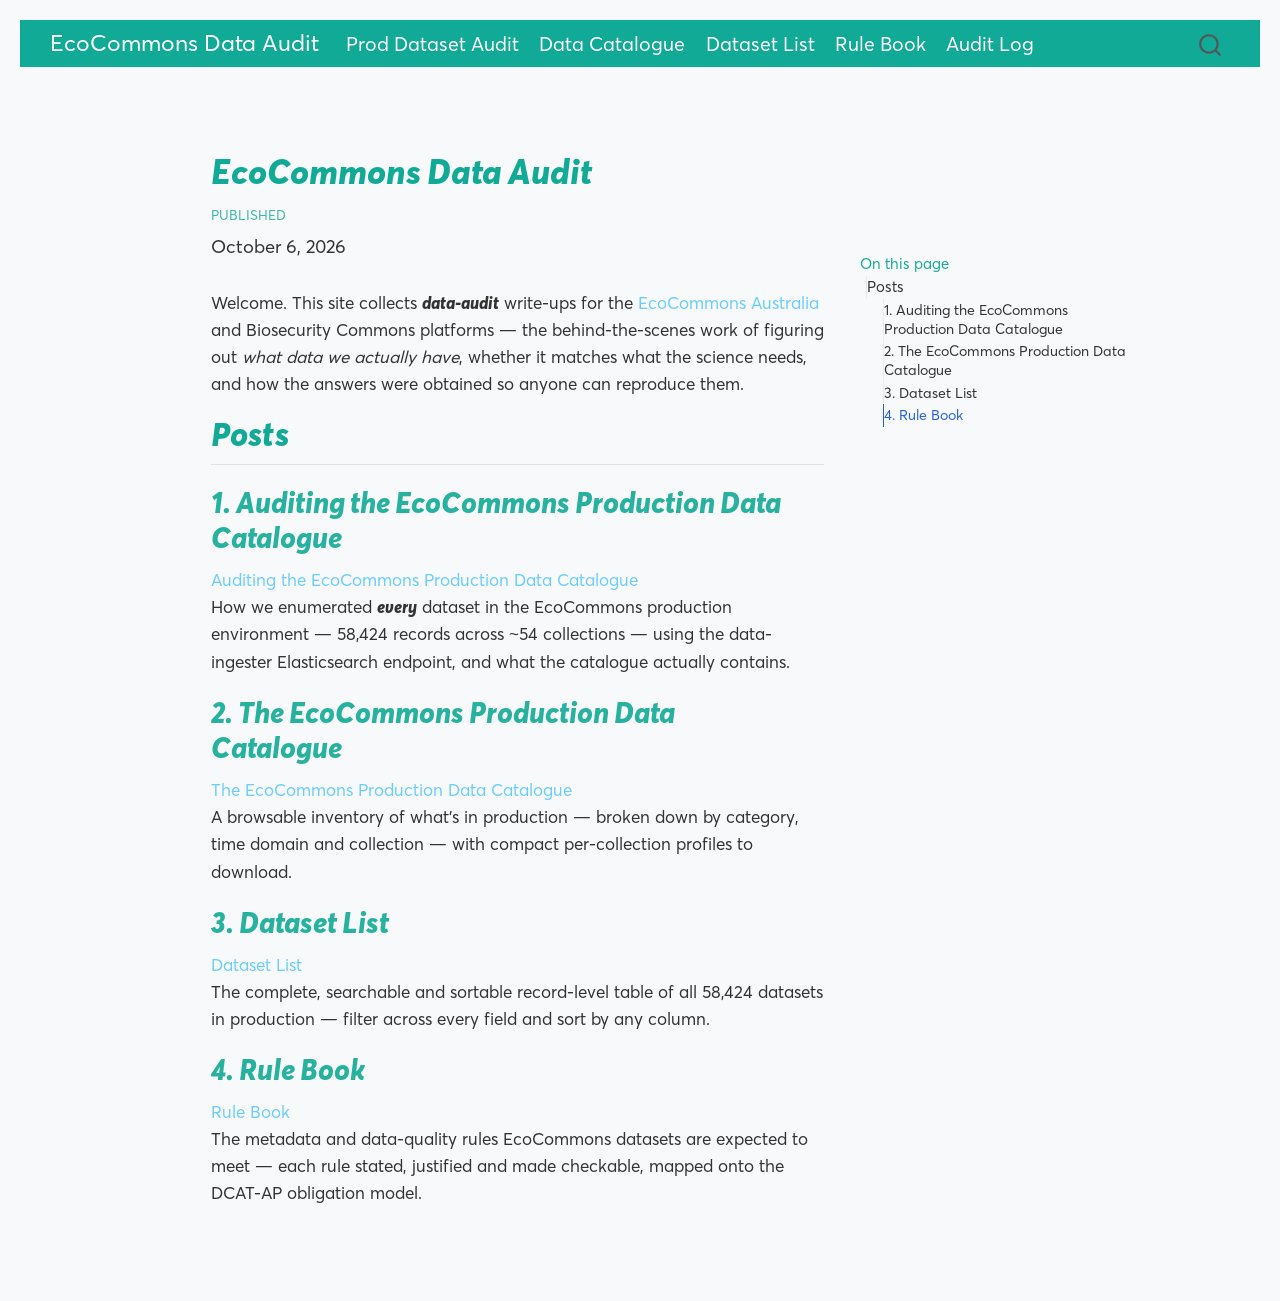
==== commit ebec3620: "Add Audit Log page, rank column, and site cleanup - Add Dataset Audit Log page (audit_log.qmd) with " ====
--- a/docs/index.html
+++ b/docs/index.html
@@ -106,6 +106,10 @@
     <a class="nav-link" href="./rule_book.html"> 
 <span class="menu-text">Rule Book</span></a>
   </li>  
+  <li class="nav-item">
+    <a class="nav-link" href="./audit_log.html"> 
+<span class="menu-text">Audit Log</span></a>
+  </li>  
 </ul>
           </div> <!-- /navcollapse -->
             <div class="quarto-navbar-tools">
@@ -182,8 +186,6 @@
 <h3 class="anchored" data-anchor-id="rule-book">4. Rule Book</h3>
 <p><a href="./rule_book.html">Rule Book</a><br>
 The metadata and data-quality rules EcoCommons datasets are expected to meet — each rule stated, justified and made checkable, mapped onto the DCAT-AP obligation model.</p>
-<hr>
-<p>If you have questions or suggestions, please <a href="mailto:support@ecocommons.org.au">contact the EcoCommons</a> team.</p>
 
 
 </section>
--- a/docs/styles/ec_html_template.css
+++ b/docs/styles/ec_html_template.css
@@ -31,6 +31,34 @@
     margin: 0;                  /* Remove any margins */
     padding: 0;                 /* Remove padding if needed */
     position: relative;         /* Ensure the banner stays in the right place */
+}
+
+/* White navbar text on the teal banner: the brand title
+   ("EcoCommons Data Audit") and every nav link
+   ("Prod Dataset Audit", "Data Catalogue", "Dataset List", "Rule Book"). */
+.navbar .navbar-brand,
+.navbar .navbar-title,
+.navbar .nav-link,
+.navbar .nav-link.active {
+    color: #ffffff !important;
+}
+
+/* Larger navbar tab/brand text. */
+.navbar .navbar-brand,
+.navbar .navbar-title {
+    font-size: 1.35rem;
+}
+
+.navbar .nav-link {
+    font-size: 1.15rem;
+}
+
+.navbar .navbar-brand:hover,
+.navbar .navbar-brand:focus,
+.navbar .nav-link:hover,
+.navbar .nav-link:focus {
+    color: #ffffff !important;
+    opacity: 0.85;
 }
 
 
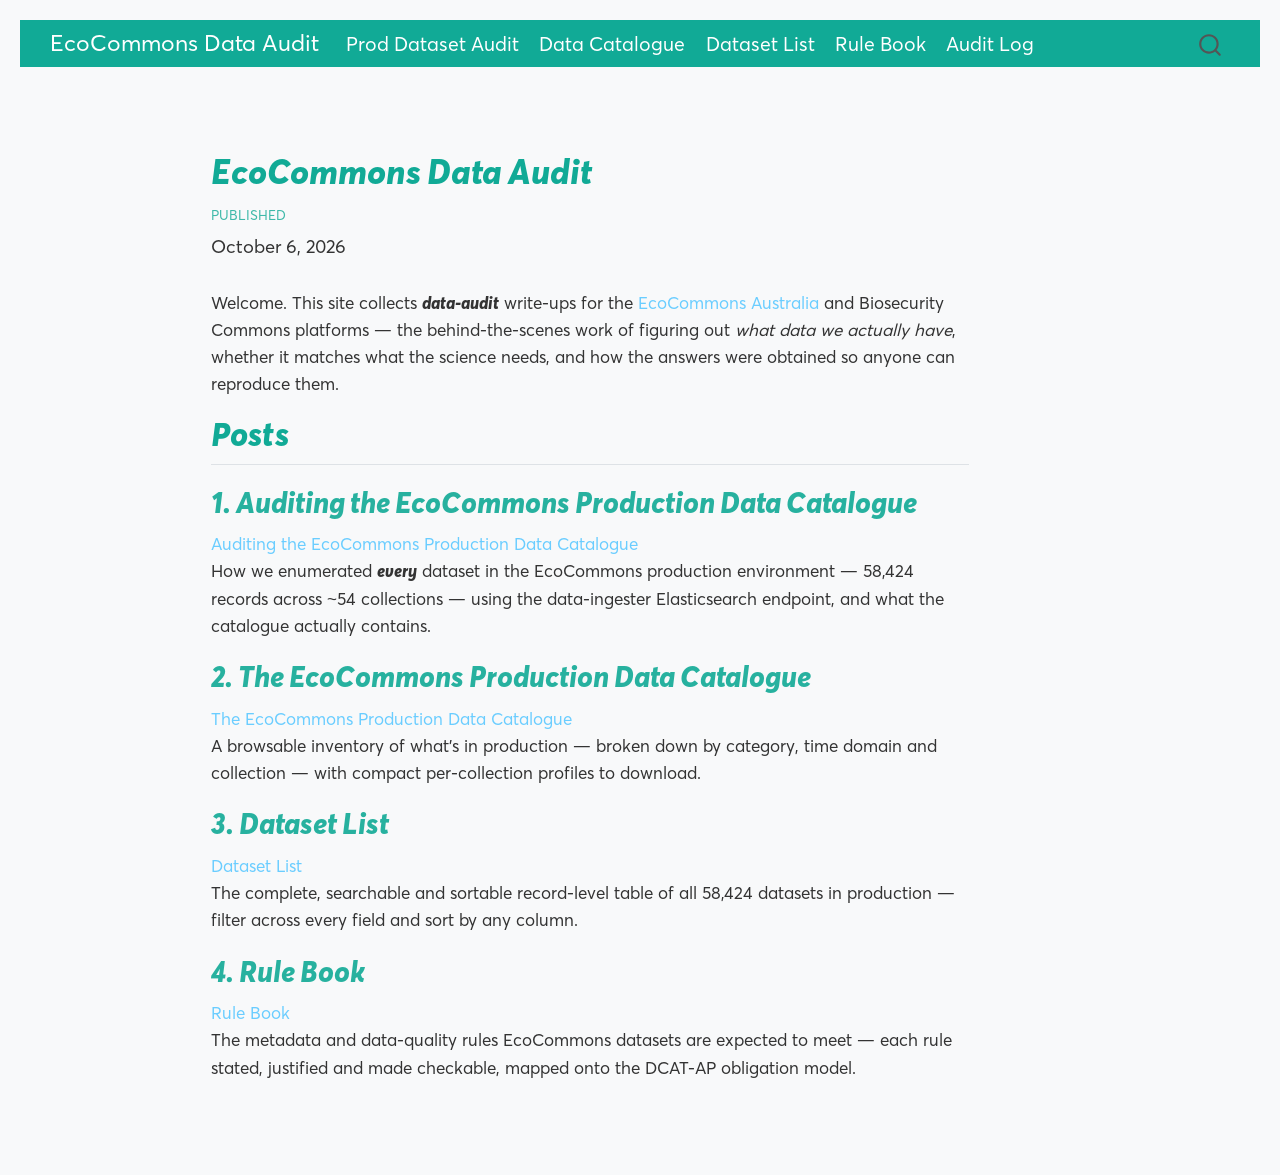
==== commit 4809c0bd: "Rework pages: full dataset table, Total views, trimmed content - Dataset List: load the full export " ====
--- a/docs/index.html
+++ b/docs/index.html
@@ -73,7 +73,7 @@
 <link rel="stylesheet" href="styles/ec_html_template.css">
 </head>
 
-<body class="nav-fixed">
+<body class="nav-fixed fullcontent">
 
 <div id="quarto-search-results"></div>
   <header id="quarto-header" class="headroom fixed-top">
@@ -121,21 +121,7 @@
 <div id="quarto-content" class="quarto-container page-columns page-rows-contents page-layout-article page-navbar">
 <!-- sidebar -->
 <!-- margin-sidebar -->
-    <div id="quarto-margin-sidebar" class="sidebar margin-sidebar">
-        <nav id="TOC" role="doc-toc" class="toc-active">
-    <h2 id="toc-title">On this page</h2>
-   
-  <ul>
-  <li><a href="#posts" id="toc-posts" class="nav-link active" data-scroll-target="#posts">Posts</a>
-  <ul class="collapse">
-  <li><a href="#auditing-the-ecocommons-production-data-catalogue" id="toc-auditing-the-ecocommons-production-data-catalogue" class="nav-link" data-scroll-target="#auditing-the-ecocommons-production-data-catalogue">1. Auditing the EcoCommons Production Data Catalogue</a></li>
-  <li><a href="#the-ecocommons-production-data-catalogue" id="toc-the-ecocommons-production-data-catalogue" class="nav-link" data-scroll-target="#the-ecocommons-production-data-catalogue">2. The EcoCommons Production Data Catalogue</a></li>
-  <li><a href="#dataset-list" id="toc-dataset-list" class="nav-link" data-scroll-target="#dataset-list">3. Dataset List</a></li>
-  <li><a href="#rule-book" id="toc-rule-book" class="nav-link" data-scroll-target="#rule-book">4. Rule Book</a></li>
-  </ul></li>
-  </ul>
-</nav>
-    </div>
+    
 <!-- main -->
 <main class="content" id="quarto-document-content">
 
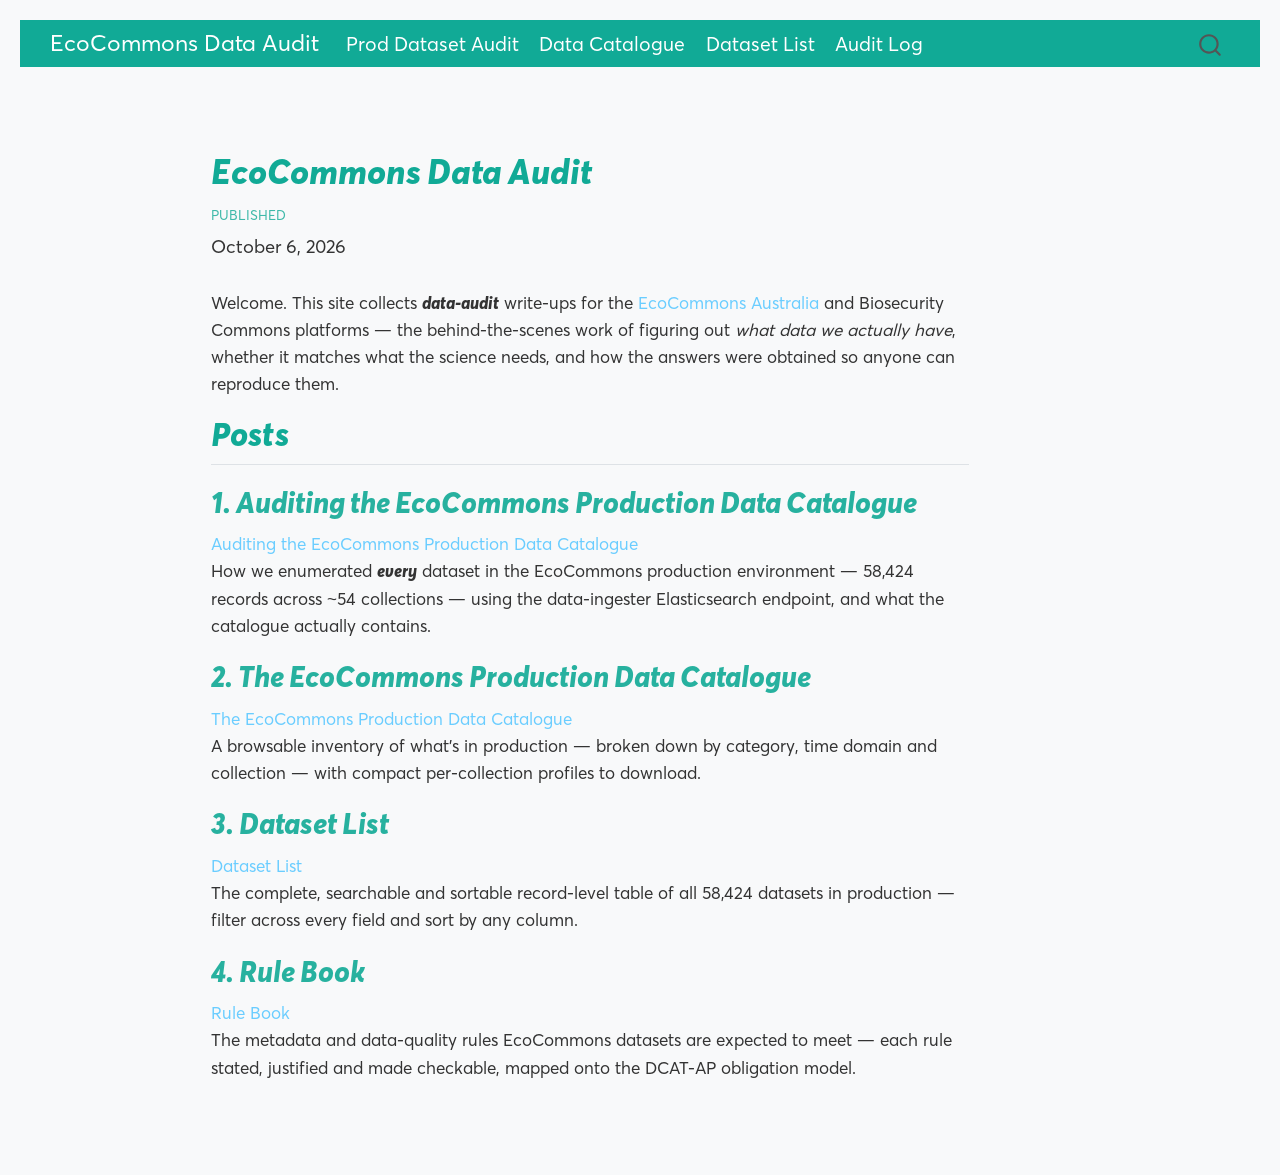
==== commit 3549920f: "Merge data handbook into Rule Book; hide Rule Book from navbar - Fold the data standards & publishin" ====
--- a/docs/index.html
+++ b/docs/index.html
@@ -103,10 +103,6 @@
 <span class="menu-text">Dataset List</span></a>
   </li>  
   <li class="nav-item">
-    <a class="nav-link" href="./rule_book.html"> 
-<span class="menu-text">Rule Book</span></a>
-  </li>  
-  <li class="nav-item">
     <a class="nav-link" href="./audit_log.html"> 
 <span class="menu-text">Audit Log</span></a>
   </li>  
